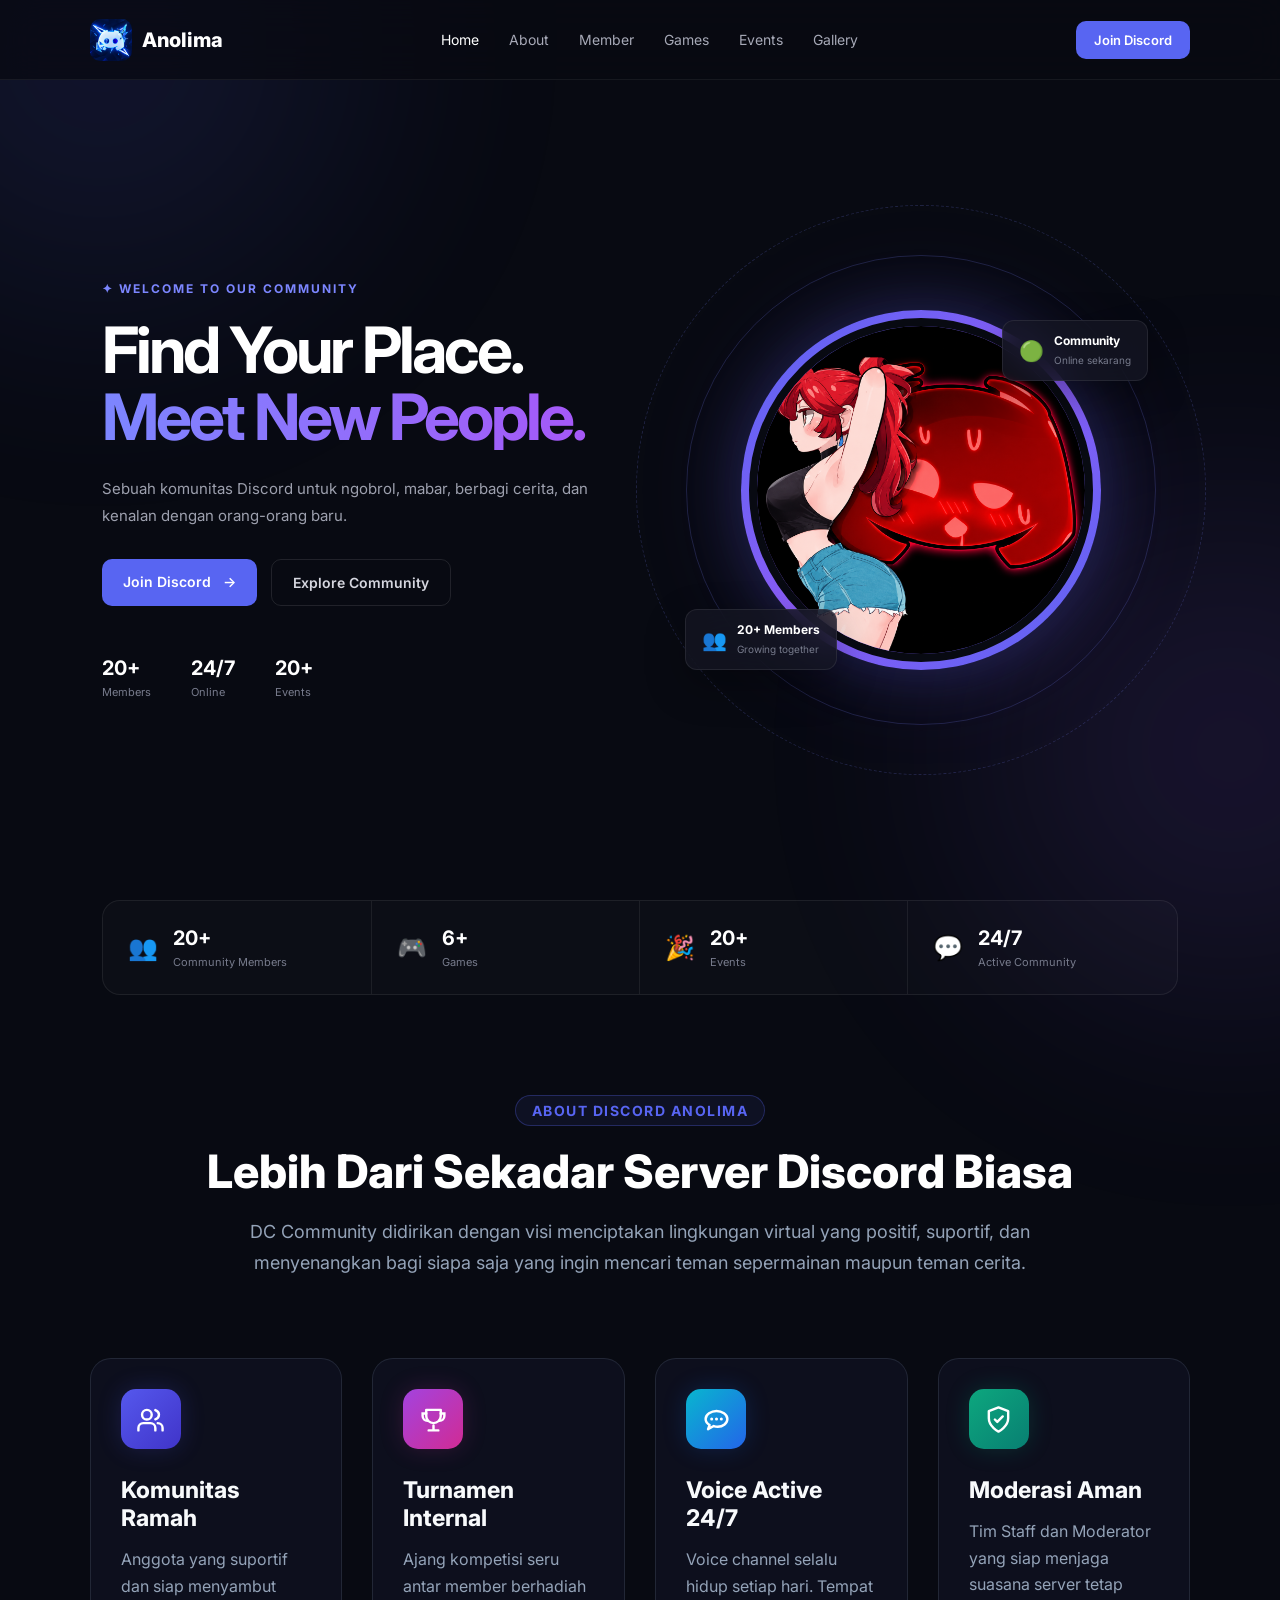
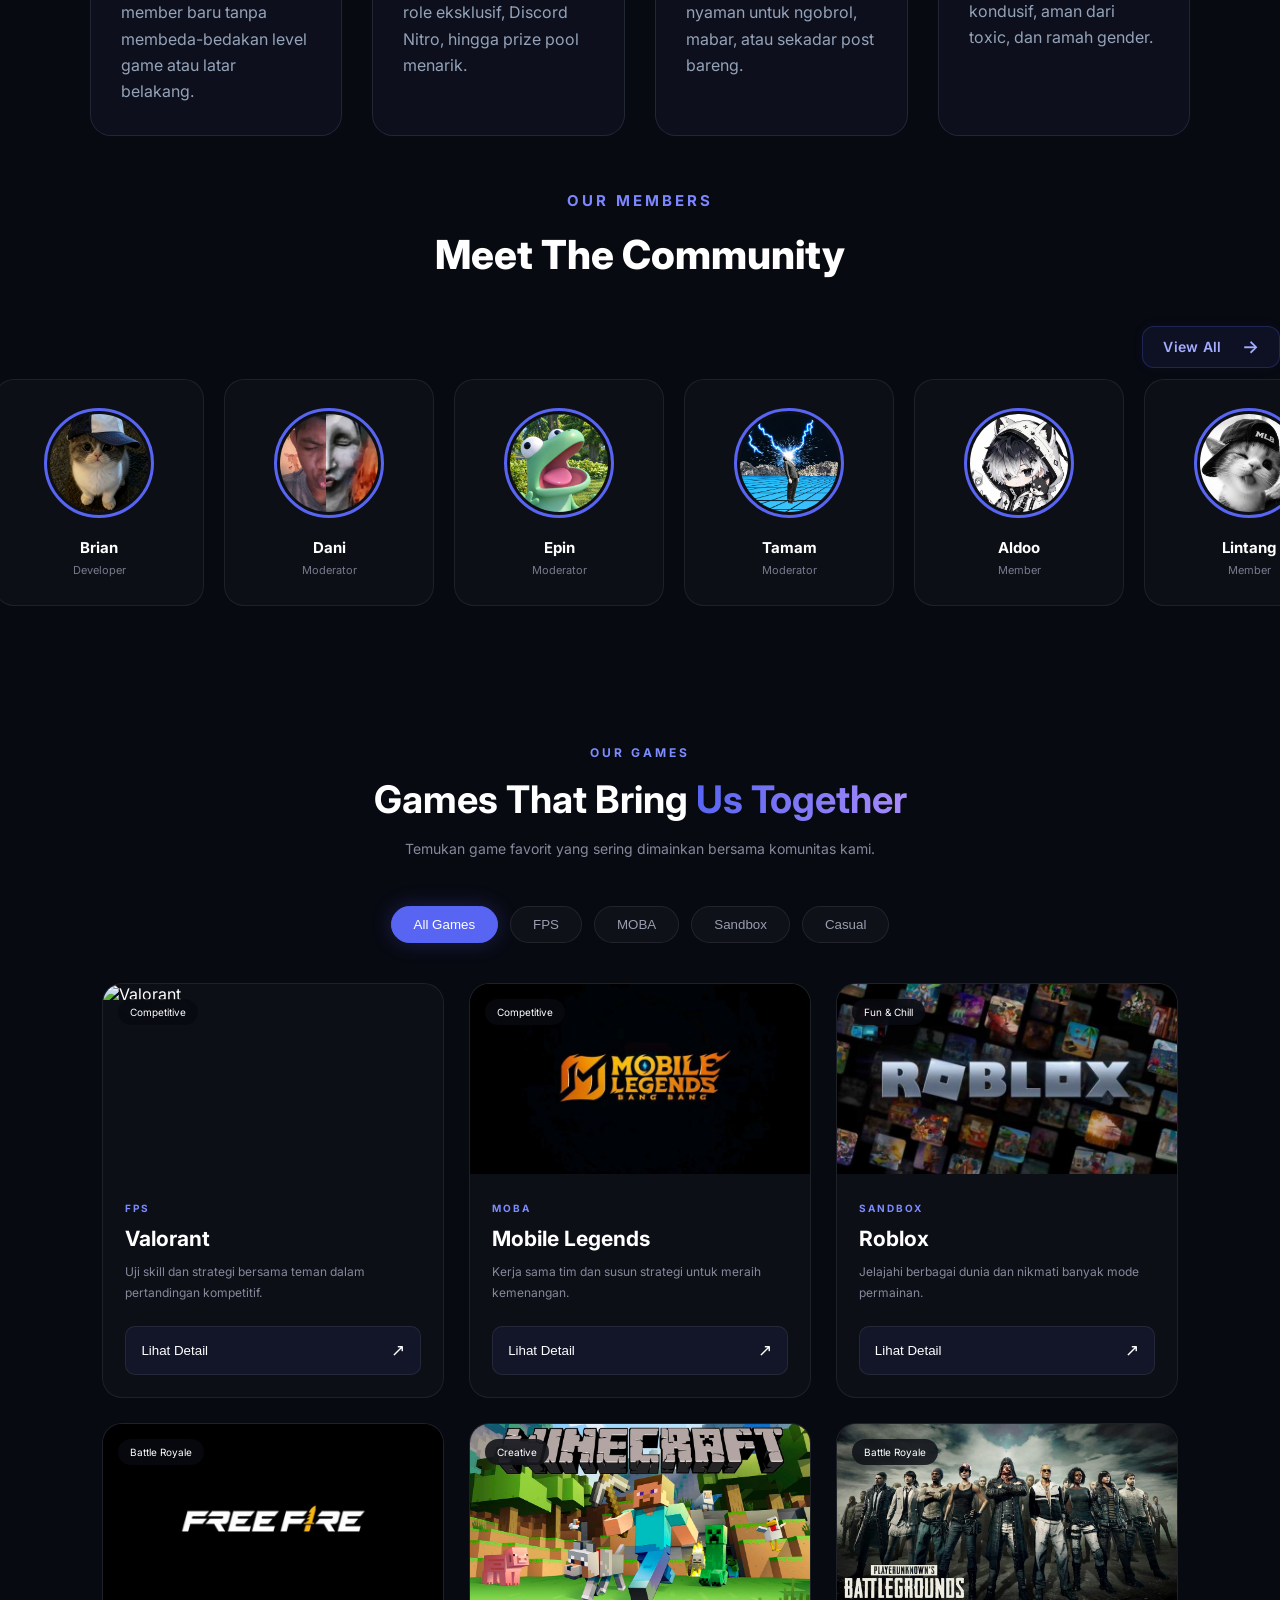
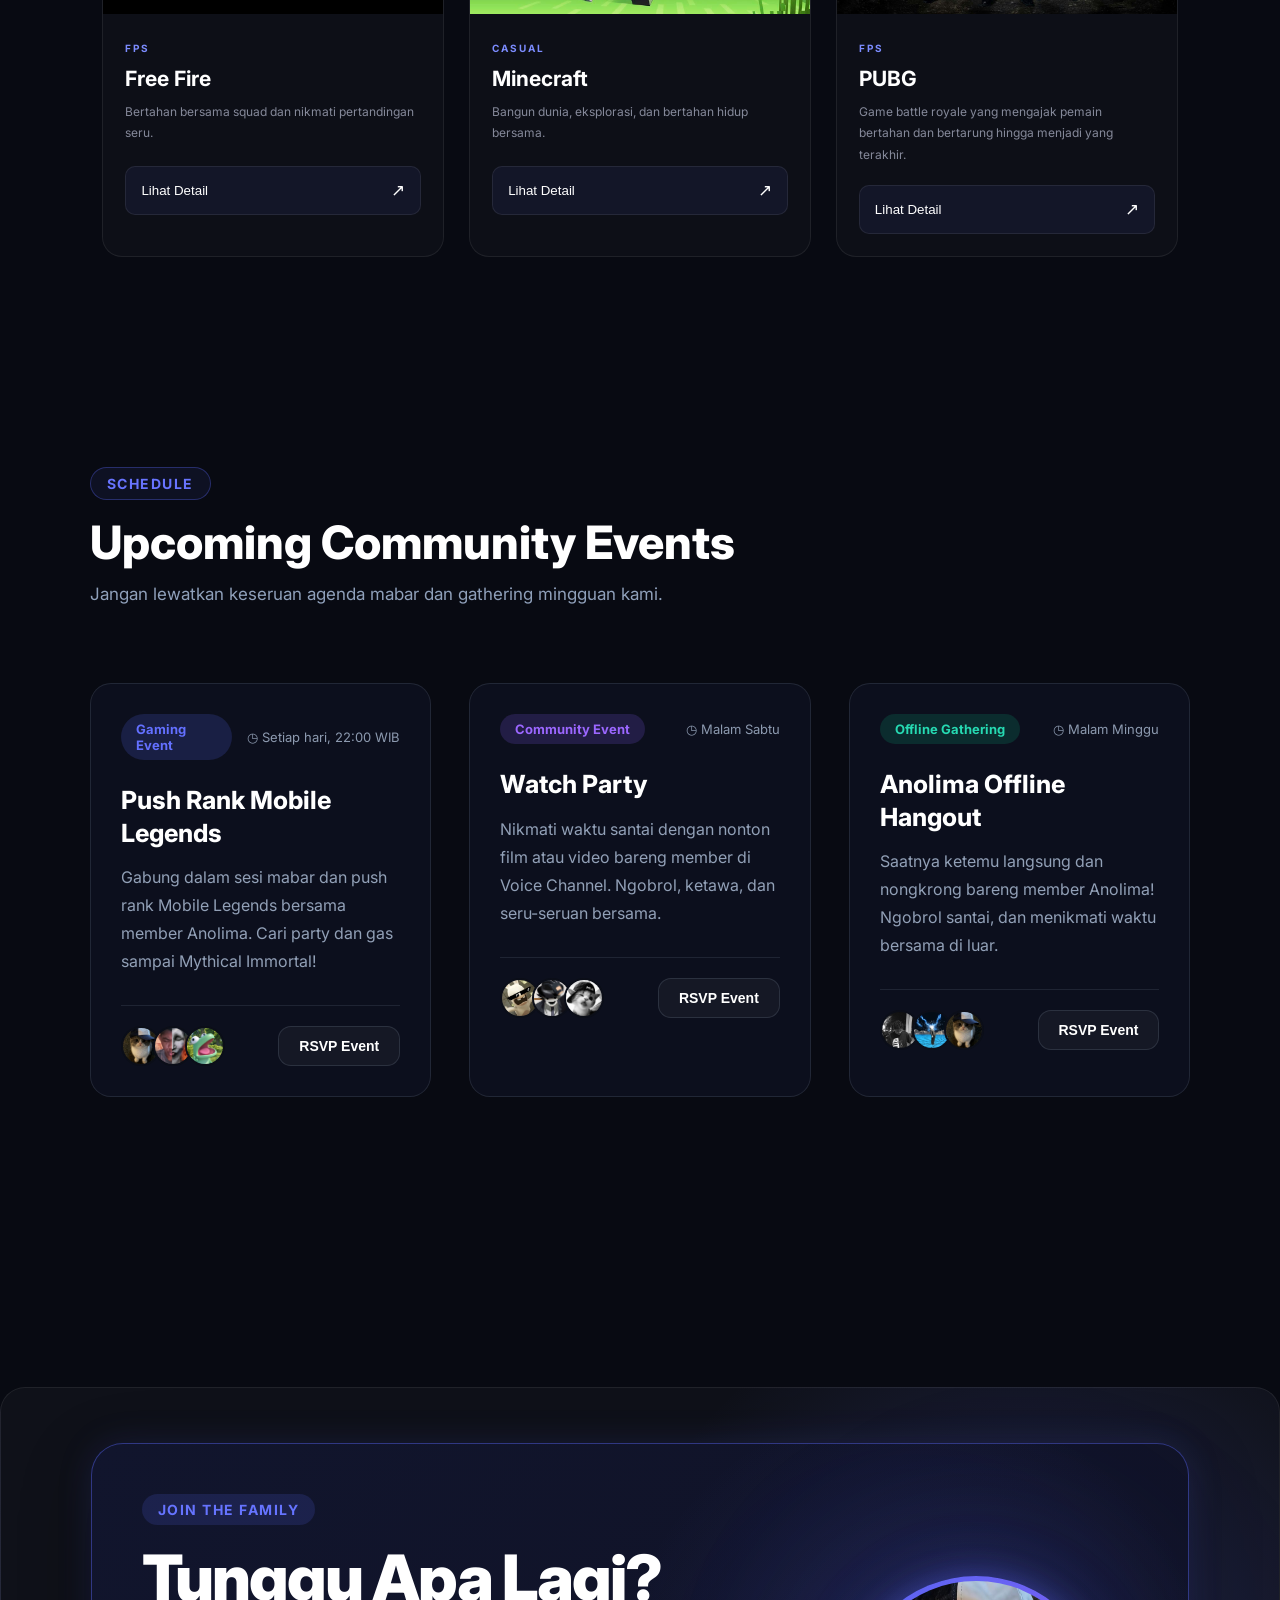
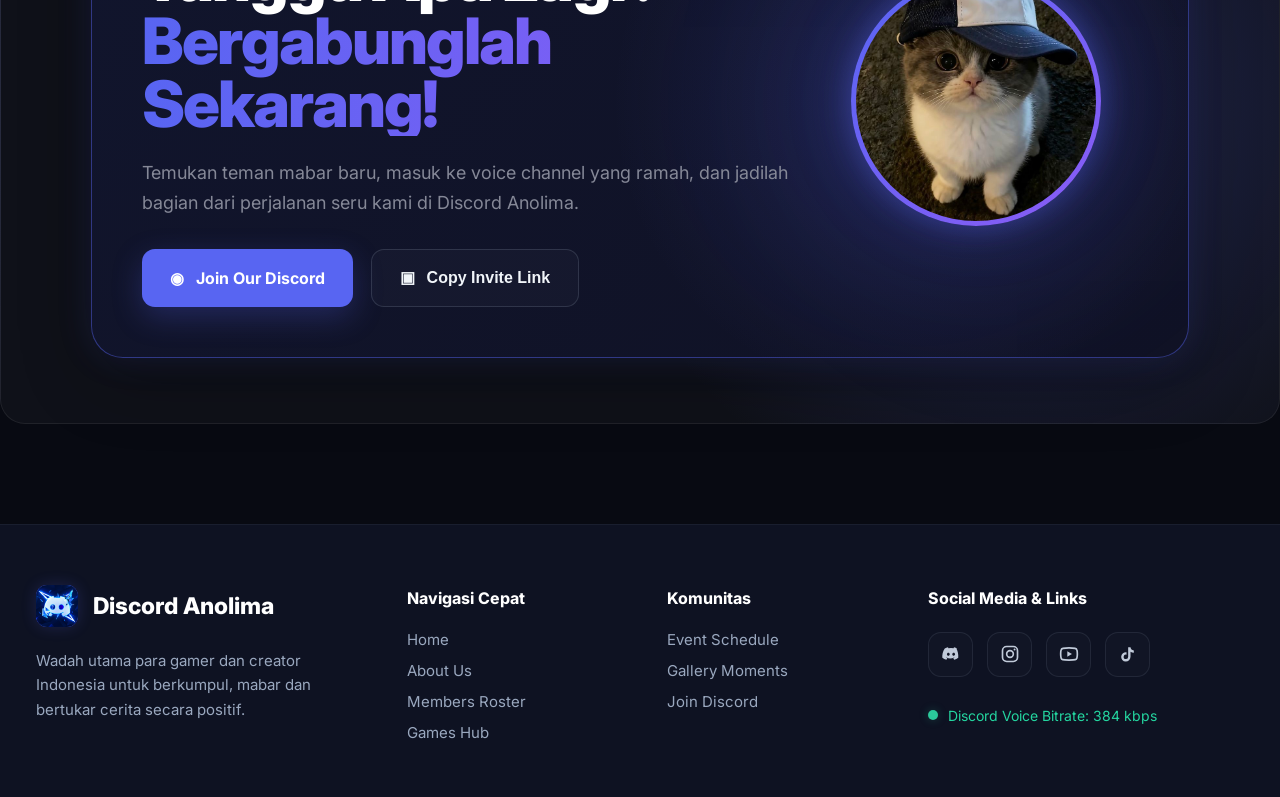
==== index.html @ e3917ae4 "Upload website pertama" ====
<!DOCTYPE html>
<html lang="id">
<head>
    <meta charset="UTF-8">
    <meta name="viewport" content="width=device-width, initial-scale=1.0">

    <title>Discord Community</title>

    <!-- Google Font -->
    <link rel="preconnect" href="https://fonts.googleapis.com">
    <link rel="preconnect" href="https://fonts.gstatic.com" crossorigin>
    <link href="https://fonts.googleapis.com/css2?family=Inter:wght@400;500;600;700;800&display=swap" rel="stylesheet">

    <!-- CSS -->
    <link rel="stylesheet" href="Discord.css">
</head>

<body>

    <!-- Background Glow -->
    <div class="glow glow-1"></div>
    <div class="glow glow-2"></div>

    <!-- ================= NAVBAR ================= -->
    <header class="navbar">

        <a href="index.html" class="logo">
            <img src="foto/profil/logo.png" alt="DC Community">
            <span>Anolima</span>
        </a>

        <nav>
            <a href="#home" >Home</a>
            <a href="#about">About</a>
            <a href="#member">Member</a>
            <a href="#games">Games</a>
            <a href="#events">Events</a>
            <a href="gallery.html">Gallery</a>
        </nav>

        <a href="https://discord.gg/kzjPQTqjB" class="join-btn">
            Join Discord
        </a>

    </header>


    <!-- ================= HERO ================= -->
    <main>

        <section class="hero" id="home">

            <!-- LEFT -->
            <div class="hero-content">

                <p class="small-title">
                    ✦ WELCOME TO OUR COMMUNITY
                </p>

                <h1>
                    Find Your Place.
                    <span>Meet New People.</span>
                </h1>

                <p class="description">
                    Sebuah komunitas Discord untuk ngobrol, mabar,
                    berbagi cerita, dan kenalan dengan orang-orang baru.
                </p>

                <div class="hero-buttons">

                    <a href="https://discord.gg/kzjPQTqjB" class="primary-btn">
                        Join Discord
                        <span>→</span>
                    </a>

                    <a href="All_member.html" class="secondary-btn">
                        Explore Community
                    </a>

                </div>

                <!-- MINI STATS -->
                <div class="mini-stats">

                    <div>
                        <strong>20+</strong>
                        <p>Members</p>
                    </div>

                    <div>
                        <strong>24/7</strong>
                        <p>Online</p>
                    </div>

                    <div>
                        <strong>20+</strong>
                        <p>Events</p>
                    </div>

                </div>

            </div>


            <!-- RIGHT -->
            <div class="hero-image">

                <div class="circle circle-one"></div>
                <div class="circle circle-two"></div>

                <div class="image-box">

                    <img
                        src="foto/profil/oma.png"
                        alt="Community Profile"
                    >

                </div>

                <!-- Floating Badge -->
                <div class="floating-card card-top">
                    <span>🟢</span>
                    <div>
                        <strong>Community</strong>
                        <small>Online sekarang</small>
                    </div>
                </div>

                <div class="floating-card card-bottom">
                    <span>👥</span>
                    <div>
                        <strong>20+ Members</strong>
                        <small>Growing together</small>
                    </div>
                </div>

            </div>

        </section>


        <!-- ================= STATS ================= -->

        <section class="stats">

            <div class="stat-box">
                <span>👥</span>
                <div>
                    <h3>20+</h3>
                    <p>Community Members</p>
                </div>
            </div>

            <div class="stat-box">
                <span>🎮</span>
                <div>
                    <h3>6+</h3>
                    <p>Games</p>
                </div>
            </div>

            <div class="stat-box">
                <span>🎉</span>
                <div>
                    <h3>20+</h3>
                    <p>Events</p>
                </div>
            </div>

            <div class="stat-box">
                <span>💬</span>
                <div>
                    <h3>24/7</h3>
                    <p>Active Community</p>
                </div>
            </div>

        </section>


    <!-- =========================
     ABOUT DC COMMUNITY
    ========================= -->

<section class="dc-about" id="about">

    <!-- ABOUT HEADER -->
    <div class="about-header">

        <span class="about-label">
            ABOUT DISCORD ANOLIMA
        </span>

        <h2>
            Lebih Dari Sekadar Server Discord Biasa
        </h2>

        <p>
            DC Community didirikan dengan visi menciptakan lingkungan
            virtual yang positif, suportif, dan menyenangkan bagi siapa
            saja yang ingin mencari teman sepermainan maupun teman cerita.
        </p>

    </div>


    <!-- ABOUT CARDS -->
    <div class="about-cards">


        <!-- CARD 1 : KOMUNITAS RAMAH -->
        <div class="about-card">

            <div class="about-icon icon-purple">

                <svg viewBox="0 0 24 24" fill="none">

                    <path d="M16 21V19C16 16.8 14.2 15 12 15H6C3.8 15 2 16.8 2 19V21"
                          stroke="currentColor"
                          stroke-width="2"
                          stroke-linecap="round"/>

                    <circle cx="9" cy="8" r="4"
                            stroke="currentColor"
                            stroke-width="2"/>

                    <path d="M22 21V19C22 16.8 20.2 15 18 15"
                          stroke="currentColor"
                          stroke-width="2"
                          stroke-linecap="round"/>

                    <path d="M16 4.2C17.8 4.9 19 6.3 19 8C19 9.7 17.8 11.1 16 11.8"
                          stroke="currentColor"
                          stroke-width="2"
                          stroke-linecap="round"/>

                </svg>

            </div>

            <h3>Komunitas Ramah</h3>

            <p>
                Anggota yang suportif dan siap menyambut member baru
                tanpa membeda-bedakan level game atau latar belakang.
            </p>

        </div>



        <!-- CARD 2 : TURNAMEN INTERNAL -->
        <div class="about-card">

            <div class="about-icon icon-pink">

                <svg viewBox="0 0 24 24" fill="none">

                    <path d="M8 21H16M12 17V21"
                          stroke="currentColor"
                          stroke-width="2"
                          stroke-linecap="round"/>

                    <path d="M6 4H18V9C18 12.3 15.3 15 12 15C8.7 15 6 12.3 6 9V4Z"
                          stroke="currentColor"
                          stroke-width="2"
                          stroke-linejoin="round"/>

                    <path d="M6 7H3V9C3 11.2 4.8 13 7 13"
                          stroke="currentColor"
                          stroke-width="2"
                          stroke-linecap="round"/>

                    <path d="M18 7H21V9C21 11.2 19.2 13 17 13"
                          stroke="currentColor"
                          stroke-width="2"
                          stroke-linecap="round"/>

                </svg>

            </div>

            <h3>Turnamen Internal</h3>

            <p>
                Ajang kompetisi seru antar member berhadiah role
                eksklusif, Discord Nitro, hingga prize pool menarik.
            </p>

        </div>



        <!-- CARD 3 : VOICE ACTIVE -->
        <div class="about-card">

            <div class="about-icon icon-blue">

                <svg viewBox="0 0 24 24" fill="none">

                    <path d="M21 11.5C21 15.1 17.4 18 13 18C11.8 18 10.7 17.8 9.7 17.4L5 20L6.3 16.5C4.3 15.3 3 13.5 3 11.5C3 7.9 7.5 5 12 5C16.5 5 21 7.9 21 11.5Z"
                          stroke="currentColor"
                          stroke-width="2"
                          stroke-linejoin="round"/>

                    <path d="M8 11.5H8.01M12 11.5H12.01M16 11.5H16.01"
                          stroke="currentColor"
                          stroke-width="2.5"
                          stroke-linecap="round"/>

                </svg>

            </div>

            <h3>Voice Active 24/7</h3>

            <p>
                Voice channel selalu hidup setiap hari.
                Tempat nyaman untuk ngobrol, mabar, atau sekadar
                post bareng.
            </p>

        </div>



        <!-- CARD 4 : MODERASI AMAN -->
        <div class="about-card">

            <div class="about-icon icon-green">

                <svg viewBox="0 0 24 24" fill="none">

                    <path d="M12 22S20 18 20 11V5L12 2L4 5V11C4 18 12 22 12 22Z"
                          stroke="currentColor"
                          stroke-width="2"
                          stroke-linejoin="round"/>

                    <path d="M9 12L11 14L15.5 9.5"
                          stroke="currentColor"
                          stroke-width="2"
                          stroke-linecap="round"
                          stroke-linejoin="round"/>

                </svg>

            </div>

            <h3>Moderasi Aman</h3>

            <p>
                Tim Staff dan Moderator yang siap menjaga suasana
                server tetap kondusif, aman dari toxic, dan
                ramah gender.
            </p>

        </div>


    </div>

</section>


<!-- ================= MEMBERS ================= -->

<div class="section-heading" id="member">
    <div class="member-title">
        <p class="section-label">OUR MEMBERS</p>
        <h2>Meet The <span>Community</span></h2>
    </div>

    <a href="All_member.html" class="view-all">
        View All <span></span>
    </a>
</div>


    <!-- MEMBER CAROUSEL -->

    <div class="member-carousel">

        <div class="member-track">

            <!-- ================= MEMBER ASLI ================= -->

            <!-- MEMBER 1 -->
            <a href="member.html?id=alul" class="member-card">
                <img src="foto/profil/admin.jpg" alt="Alul">
                <h3>alul</h3>
                <p>Owner</p>
            </a>

            <!-- MEMBER 2 -->
            <a href="Member.html?id=brian" class="member-card">
                <img src="foto/profil/brian.jpg" alt="Brian">
                <h3>Brian</h3>
                <p>Developer</p>
            </a>

            <!-- MEMBER 3 -->
            <a href="Member.html?id=dani" class="member-card">
                <img src="foto/profil/dani.jpg" alt="Dani">
                <h3>Dani</h3>
                <p>Moderator</p>
            </a>

            <!-- MEMBER 4 -->
            <a href="member.html?id=epin" class="member-card">
                <img src="foto/profil/epin.png" alt="Epin">
                <h3>Epin</h3>
                <p>Moderator</p>
            </a>

            <!-- MEMBER 5 -->
            <a href="member.html?id=tamam" class="member-card">
                <img src="foto/profil/tamam.png" alt="Tamam">
                <h3>Tamam</h3>
                <p>Moderator</p>
            </a>

            <!-- MEMBER 6 -->
            <a href="member.html?id=aldoo" class="member-card">
                <img src="foto/profil/aldo.jpg" alt="Aldoo">
                <h3>Aldoo</h3>
                <p>Member</p>
            </a>

            <!-- MEMBER 7 -->
            <a href="member.html?id=lintang" class="member-card">
                <img src="foto/profil/lintang.jpg" alt="Lintang">
                <h3>Lintang</h3>
                <p>Member</p>
            </a>

            <!-- MEMBER 8 -->
            <a href="member.html?id=seloo" class="member-card">
                <img src="foto/profil/selo.jpg" alt="Seloo">
                <h3>Seloo</h3>
                <p>Member</p>
            </a>

            <!-- MEMBER 9 -->
            <a href="member.html?id=kino" class="member-card">
                <img src="foto/profil/kino.jpg" alt="Kino">
                <h3>Kino</h3>
                <p>Member</p>
            </a>

            <!-- MEMBER 10 -->
            <a href="Member.html?id=yupi" class="member-card">
                <img src="foto/profil/yupi.jpg" alt="Yupi">
                <h3>Yupi</h3>
                <p>Member</p>
            </a>


            <!-- ================= DUPLIKAT MEMBER ================= -->
            <!-- Ini yang bikin carousel muter tanpa jeda -->

            <!-- MEMBER 1 -->
            <a href="member.html?id=alul" class="member-card">
                <img src="foto/profil/admin.jpg" alt="Alul">
                <h3>Alul</h3>
                <p>Owner</p>
            </a>

            <!-- MEMBER 2 -->
            <a href="Member.html?id=brian" class="member-card">
                <img src="foto/profil/brian.jpg" alt="Brian">
                <h3>Brian</h3>
                <p>Developer</p>
            </a>

            <!-- MEMBER 3 -->
            <a href="Member.html?id=dani" class="member-card">
                <img src="foto/profil/dani.jpg" alt="Dani">
                <h3>Dani</h3>
                <p>Moderator</p>
            </a>

            <!-- MEMBER 4 -->
            <a href="member,html?id=epin" class="member-card">
                <img src="foto/profil/epin.png" alt="Epin">
                <h3>Epin</h3>
                <p>Moderator</p>
            </a>

            <!-- MEMBER 5 -->
            <a href="member.html?id=tamam" class="member-card">
                <img src="foto/profil/tamam.png" alt="Tamam">
                <h3>Tamam</h3>
                <p>Moderator</p>
            </a>

            <!-- MEMBER 6 -->
            <a href="member.html?id=aldoo" class="member-card">
                <img src="foto/profil/aldo.jpg" alt="Aldoo">
                <h3>Aldoo</h3>
                <p>Member</p>
            </a>

            <!-- MEMBER 7 -->
            <a href="member.html?id=lintang" class="member-card">
                <img src="foto/profil/lintang.jpg" alt="Lintang">
                <h3>Lintang</h3>
                <p>Member</p>
            </a>

            <!-- MEMBER 8 -->
            <a href="member.html?id=seloo" class="member-card">
                <img src="foto/profil/selo.jpg" alt="Seloo">
                <h3>Seloo</h3>
                <p>Member</p>
            </a>

            <!-- MEMBER 9 -->
            <a href="member.html?id=kino" class="member-card">
                <img src="foto/profil/kino.jpg" alt="Kino">
                <h3>Kino</h3>
                <p>Member</p>
            </a>

            <!-- MEMBER 10 -->
            <a href="member.html?id=yupi" class="member-card">
                <img src="foto/profil/yupi.jpg" alt="Yupi">
                <h3>Yupi</h3>
                <p>Member</p>
            </a>

        </div>

    </div>

</section>

<!-- GAMES SECTION -->
<section class="games-section" id="games">

    <div class="games-container">

        <!-- Heading -->
        <div class="games-heading">
            <span class="section-tag">OUR GAMES</span>

            <h2>
                Games That Bring
                <span>Us Together</span>
            </h2>

            <p>
                Temukan game favorit yang sering dimainkan
                bersama komunitas kami.
            </p>
        </div>

        <!-- Filter -->
        <div class="game-filters">

            <button class="game-filter active" data-filter="all">
                All Games
            </button>

            <button class="game-filter" data-filter="fps">
                FPS
            </button>

            <button class="game-filter" data-filter="moba">
                MOBA
            </button>

            <button class="game-filter" data-filter="sandbox">
                Sandbox
            </button>

            <button class="game-filter" data-filter="casual">
                Casual
            </button>

        </div>

        <!-- Game Cards -->
        <div class="games-grid">

            <!-- VALORANT -->
            <div class="game-card" data-category="fps">

                <div class="game-image">
                    <img src="https://cdn.cloudflare.steamstatic.com/steam/apps/730/header.jpg"
                         alt="Valorant">

                    <span class="game-status">Competitive</span>
                </div>

                <div class="game-info">

                    <span class="game-category">FPS</span>

                    <h3>Valorant</h3>

                    <p>
                        Uji skill dan strategi bersama teman
                        dalam pertandingan kompetitif.
                    </p>

                    <button class="game-detail"
                        data-name="Valorant"
                        data-category="FPS"
                        data-status="Competitive"
                        data-image="https://cdn.cloudflare.steamstatic.com/steam/apps/730/header.jpg"
                        data-description="Game tactical shooter 5v5 yang mengandalkan kerja sama tim, strategi, dan kemampuan individu.">

                        Lihat Detail <span>↗</span>

                    </button>

                </div>

            </div>


            <!-- MOBILE LEGENDS -->
            <div class="game-card" data-category="moba">

                <div class="game-image">
                    <img src="foto/game/ML.jpg" alt="Mobile Legends">

                    <span class="game-status">Competitive</span>
                </div>

                <div class="game-info">

                    <span class="game-category">MOBA</span>

                    <h3>Mobile Legends</h3>

                    <p>
                        Kerja sama tim dan susun strategi
                        untuk meraih kemenangan.
                    </p>

                    <button class="game-detail"
                            data-name="Mobile Legends"
                            data-category="Sandbox"
                            data-status="Fun & Chill"
                            data-image="foto/game/ML.jpg"
                            data-description="Game moba 5v5 yang mengajak pemain menyusun strategi dan bekerjasama menghancurkan base lawan.">

                            Lihat Detail <span>↗</span>

                    </button>

                </div>

            </div>


            <!-- ROBLOX -->
            <div class="game-card" data-category="sandbox">

                <div class="game-image">
                    <img src="foto/game/roblox.jpg"
                         alt="Roblox">

                    <span class="game-status">Fun & Chill</span>
                </div>

                <div class="game-info">

                    <span class="game-category">SANDBOX</span>

                    <h3>Roblox</h3>

                    <p>
                        Jelajahi berbagai dunia dan
                        nikmati banyak mode permainan.
                    </p>

                    <button class="game-detail"
                        data-name="Roblox"
                        data-category="Sandbox"
                        data-status="Fun & Chill"
                        data-image="foto/game/roblox.jpg"
                        data-description="Platform game dengan berbagai pengalaman yang bisa dimainkan bersama teman.">

                        Lihat Detail <span>↗</span>

                    </button>

                </div>

            </div>


            <!-- FREE FIRE -->
            <div class="game-card" data-category="fps">

                <div class="game-image">
                    <img src="foto/game/FF.jpg" alt="Free Fire">

                    <span class="game-status">Battle Royale</span>
                </div>

                <div class="game-info">

                    <span class="game-category">FPS</span>

                    <h3>Free Fire</h3>

                    <p>
                        Bertahan bersama squad dan
                        nikmati pertandingan seru.
                    </p>

                    <button class="game-detail"
                        data-name="Free Fire"
                        data-category="FPS"
                        data-status="Battle Royale"
                        data-image="foto/game/FF.jpg"
                        data-description="Game battle royale yang mengajak pemain bertahan dan bekerja sama dalam squad.">

                        Lihat Detail <span>↗</span>

                    </button>

                </div>

            </div>


            <!-- MINECRAFT -->
            <div class="game-card" data-category="casual">

                <div class="game-image">
                    <img src="foto/game/kotak.jpg"
                         alt="Minecraft">

                    <span class="game-status">Creative</span>
                </div>

                <div class="game-info">

                    <span class="game-category">CASUAL</span>

                    <h3>Minecraft</h3>

                    <p>
                        Bangun dunia, eksplorasi,
                        dan bertahan hidup bersama.
                    </p>

                    <button class="game-detail"
                        data-name="Minecraft"
                        data-category="Casual"
                        data-status="Creative"
                        data-image="foto/game/kotak.jpg"
                        data-description="Game sandbox yang memberi kebebasan untuk membangun, menjelajah, dan bermain bersama.">

                        Lihat Detail <span>↗</span>

                    </button>

                </div>

            </div>


            <!-- PUBG  -->
            <div class="game-card" data-category="fps">

                <div class="game-image">
                    <img src="foto/game/PUG.jpg"
                         alt="PUBG MOBILE">

                    <span class="game-status">Battle Royale</span>
                </div>

                <div class="game-info">

                    <span class="game-category">FPS</span>

                    <h3>PUBG</h3>

                    <p>
                        Game battle royale yang mengajak pemain bertahan dan bertarung hingga menjadi yang terakhir.
                    </p>

                    <button class="game-detail"
                        data-name="PUBG"
                        data-category="Casual"
                        data-status="Relaxing"
                        data-image="foto/game/PUG.jpg"
                        data-description="Game Battle Royale 100 pemain yang mengajak pemain bertahan hidup, mencari perlengkapan, dan menjadi satu-satunya tim yang tersisa di medan perang.">

                        Lihat Detail <span>↗</span>

                    </button>

                </div>

            </div>

        </div>

    </div>

</section>


<!-- ================= GAME DETAIL POPUP ================= -->

<div class="game-modal" id="gameModal">

    <div class="game-modal-content">

        <!-- Tombol Close -->
        <button class="modal-close" id="modalClose">&times;</button>

        <!-- Gambar Game -->
        <div class="modal-image">
            <img id="modalImage" src="" alt="Game">
        </div>

        <!-- Informasi Game -->
        <div class="modal-info">

            <div class="modal-top">
                <span class="modal-label">GAME DETAIL</span>
                <span id="modalCategory" class="modal-category">FPS</span>
            </div>

            <h2 id="modalName">Valorant</h2>

            <p id="modalDescription">
                Informasi mengenai game akan ditampilkan di sini.
            </p>

            <div class="modal-divider"></div>

            <div class="modal-bottom">
                <div class="status-info">
                    <small>COMMUNITY STATUS</small>
                    <span id="modalStatus" class="modal-status">
                        Active
                    </span>
                </div>

                <div class="modal-icon">🎮</div>
            </div>

        </div>

    </div>

</div>

        <!-- ================= EVENTS ================= -->
<section class="events-section" id="events">

    <div class="events-header">
        <div>
            <span class="events-label">SCHEDULE</span>

            <h2>Upcoming Community Events</h2>

            <p>
                Jangan lewatkan keseruan agenda mabar dan gathering mingguan kami.
            </p>
        </div>
    </div>


    <div class="events-grid">

        <!-- EVENT 1 -->
        <div class="event-card">

            <div class="event-top">
                <span class="event-category tournament">
                    Gaming Event
                </span>

                <span class="event-time">
                    ◷ Setiap hari, 22:00 WIB
                </span>
            </div>

            <h3>Push Rank Mobile Legends</h3>

            <p class="event-description">
                Gabung dalam sesi mabar dan push rank Mobile Legends bersama member Anolima.
                 Cari party dan gas sampai Mythical Immortal!
            </p>

            <div class="event-bottom">

                <div class="event-members">
                    <img src="foto/profil/brian.jpg" alt="Member">
                    <img src="foto/profil/dani.jpg" alt="Member">
                    <img src="foto/profil/epin.png" alt="Member">
                </div>

                <button class="event-rsvp" onclick="openEvent('valorant')">
                    RSVP Event
                </button>

            </div>

        </div>


        <!-- EVENT 2 -->
        <div class="event-card">

            <div class="event-top">
                <span class="event-category hangout">
                    Community Event
                </span>

                <span class="event-time">
                    ◷ Malam Sabtu
            </div>

            <h3>Watch Party</h3>

            <p class="event-description">
               Nikmati waktu santai dengan nonton film atau video bareng member di Voice Channel.
                Ngobrol, ketawa, dan seru-seruan bersama.
            </p>

            <div class="event-bottom">

                <div class="event-members">
                    <img src="foto/profil/alul.jpg" alt="Member">
                    <img src="foto/profil/selo.jpg" alt="Member">
                    <img src="foto/profil/lintang.jpg" alt="Member">
                </div>

                <button class="event-rsvp" onclick="openEvent('podcast')">
                    RSVP Event
                </button>

            </div>

        </div>


        <!-- EVENT 3 -->
        <div class="event-card">

            <div class="event-top">
                <span class="event-category gathering">
                    Offline Gathering
                </span>

                <span class="event-time">
                    ◷ Malam Minggu
                </span>
            </div>

            <h3>Anolima Offline Hangout</h3>

            <p class="event-description">
                Saatnya ketemu langsung dan nongkrong bareng member Anolima!
                 Ngobrol santai, dan menikmati waktu bersama di luar.
            </p>

            <div class="event-bottom">

                <div class="event-members">
                    <img src="foto/profil/admin.jpg" alt="Member">
                    <img src="foto/profil/tamam.png" alt="Member">
                    <img src="foto/profil/brian.jpg" alt="Member">
                </div>

                <button class="event-rsvp" onclick="openEvent('gathering')">
                    RSVP Event
                </button>

            </div>

        </div>

    </div>

</section>

        <!-- ================= JOIN DISCORD ================= -->

<section class="join-section" id="join">

    <div class="join-card">

        <!-- LEFT CONTENT -->
        <div class="join-content">

            <span class="join-label">
                JOIN THE FAMILY
            </span>

            <h2>
                Tunggu Apa Lagi?
                <span>Bergabunglah<br>Sekarang!</span>
            </h2>

            <p>
                Temukan teman mabar baru, masuk ke voice channel
                yang ramah, dan jadilah bagian dari perjalanan seru
                kami di Discord Anolima.
            </p>

            <div class="join-buttons">

                <a
                    href="https://discord.gg/kzjPQTqjB"
                    target="_blank"
                    class="join-discord-btn"
                >
                    <span class="discord-icon">◉</span>
                    Join Our Discord
                </a>

                <button
                    class="copy-invite-btn"
                    onclick="copyInvite()"
                >
                    <span>▣</span>
                    Copy Invite Link
                </button>

            </div>

        </div>


        <!-- RIGHT LOGO -->
        <div class="join-visual">

            <div class="join-logo-glow"></div>

            <div class="join-logo">

                <img
                    src="foto/profil/brian.jpg"
                    alt="DC Community"
                >

            </div>

        </div>

    </div>

</section>

    <!-- ================= FOOTER ================= -->

<footer class="dc-footer">

    <!-- BAGIAN ATAS FOOTER -->
    <div class="footer-container">

        <!-- BRAND -->
        <div class="footer-brand">

            <a href="#home" class="footer-logo">
                <span class="footer-logo-icon">
                    <img src="foto/profil/logo.png" alt="Discord Anolima">
                </span>

                <span>Discord Anolima</span>
                </a>
            <p>
                Wadah utama para gamer dan creator Indonesia
                untuk berkumpul, mabar dan bertukar cerita
                secara positif.
            </p>

        </div>


        <!-- NAVIGASI -->
        <div class="footer-column">

            <h3>Navigasi Cepat</h3>

            <a href="#home">Home</a>
            <a href="#about">About Us</a>
            <a href="#member">Members Roster</a>
            <a href="#games">Games Hub</a>

        </div>


        <!-- KOMUNITAS -->
        <div class="footer-column">

            <h3>Komunitas</h3>

            <a href="#events">Event Schedule</a>
            <a href="#gallery">Gallery Moments</a>
            <a href="#join">Join Discord</a>

        </div>


        <!-- SOCIAL -->
<div class="footer-column footer-social-column">

            <h3>Social Media & Links</h3>

            <div class="footer-socials">

    <!-- DISCORD -->
    <a href="https://discord.gg/ISI-LINK-DISCORD"
       target="_blank"
       aria-label="Discord">

        <svg viewBox="0 0 24 24">
            <path
                fill="currentColor"
                d="M19.5 5.3A16.2 16.2 0 0 0 15.6 4l-.5 1.1a14.5 14.5 0 0 0-6.2 0L8.4 4a16.2 16.2 0 0 0-3.9 1.3C2 9.1 1.3 12.8 1.6 16.5a16.2 16.2 0 0 0 4.8 2.4l1.2-1.6a10.3 10.3 0 0 1-1.5-.7l.4-.3c3 1.4 6.3 1.4 9.3 0l.4.3c-.5.3-1 .5-1.5.7l1.2 1.6a16.2 16.2 0 0 0 4.8-2.4c.4-4.3-.7-8-2.2-11.2ZM8.8 14.1c-.9 0-1.7-.8-1.7-1.8s.8-1.8 1.7-1.8 1.7.8 1.7 1.8-.8 1.8-1.7 1.8Zm6.4 0c-.9 0-1.7-.8-1.7-1.8s.8-1.8 1.7-1.8 1.7.8 1.7 1.8-.8 1.7-1.7 1.8Z"
            />
        </svg>

    </a>


    <!-- INSTAGRAM -->
    <a href="https://instagram.com/"
       target="_blank"
       aria-label="Instagram">

        <svg viewBox="0 0 24 24">

            <rect
                x="3"
                y="3"
                width="18"
                height="18"
                rx="5"
                fill="none"
                stroke="currentColor"
                stroke-width="2"
            />

            <circle
                cx="12"
                cy="12"
                r="4"
                fill="none"
                stroke="currentColor"
                stroke-width="2"
            />

            <circle
                cx="17.5"
                cy="6.5"
                r="1.2"
                fill="currentColor"
            />

        </svg>

    </a>


    <!-- YOUTUBE -->
    <a href="https://youtube.com/"
       target="_blank"
       aria-label="YouTube">

        <svg viewBox="0 0 24 24">

            <path
                d="M21.5 7.2a2.8 2.8 0 0 0-2-2C17.8 4.7 12 4.7 12 4.7s-5.8 0-7.5.5a2.8 2.8 0 0 0-2 2C2 8.9 2 12 2 12s0 3.1.5 4.8a2.8 2.8 0 0 0 2 2c1.7.5 7.5.5 7.5.5s5.8 0 7.5-.5a2.8 2.8 0 0 0 2-2c.5-1.7.5-4.8.5-4.8s0-3.1-.5-4.8Z"
                fill="none"
                stroke="currentColor"
                stroke-width="2"
                stroke-linejoin="round"
            />

            <path
                d="M10 8.8L15.5 12L10 15.2V8.8Z"
                fill="currentColor"
            />

        </svg>

    </a>


    <!-- TIKTOK -->
    <a href="https://tiktok.com/"
       target="_blank"
       aria-label="TikTok">

        <svg viewBox="0 0 24 24">

            <path
                fill="currentColor"
                d="M15 4c.4 2.2 1.6 3.5 4 3.7v2.8c-1.5 0-2.8-.4-4-1.2v6.1a5.6 5.6 0 1 1-4.8-5.5v2.9a2.7 2.7 0 1 0 2 2.6V4H15Z"
            />

        </svg>

    </a>

</div>


    <div class="discord-status">
        <span class="status-dot"></span>
        <span>Discord Voice Bitrate: 384 kbps</span>
    </div>

</footer>

    <!-- JavaScript -->
    <script src="Discord.js"></script>

</body>
</html>
---- Discord.css ----
/* ================= GLOBAL ================= */

* {
    margin: 0;
    padding: 0;
    box-sizing: border-box;
}

html {
    scroll-behavior: smooth;
}

body {
    font-family: "Inter", sans-serif;
    background: #080a12;
    color: white;
    overflow-x: hidden;
}


/* ================= BACKGROUND ================= */

.glow {
    position: fixed;
    width: 500px;
    height: 500px;
    border-radius: 50%;
    filter: blur(130px);
    opacity: .12;
    pointer-events: none;
    z-index: -1;
}

.glow-1 {
    background: #5865f2;
    top: -200px;
    left: -150px;
}

.glow-2 {
    background: #8b5cf6;
    right: -200px;
    top: 500px;
}


/* ================= NAVBAR ================= */

.navbar {
    width: 100%;
    height: 80px;
    display: flex;
    align-items: center;
    justify-content: space-between;
    padding: 0 7%;
    border-bottom: 1px solid rgba(255,255,255,.06);
    background: rgba(8,10,18,.75);
    backdrop-filter: blur(20px);
    position: sticky;
    top: 0;
    z-index: 100;
}

.logo {
    display: flex;
    align-items: center;
    gap: 10px;
    color: #ffffff;
    text-decoration: none;
    font-size: 20px;
    font-weight: 800;
}

.logo img {
    width: 42px;
    height: 42px;
    object-fit: contain;
    border-radius: 10px;
}

nav {
    display: flex;
    gap: 30px;
}

nav a {
    color: #a7a9b7;
    text-decoration: none;
    font-size: 14px;
    transition: .3s;
}

nav a:hover,
nav a.active {
    color: white;
}

.nav-links a {
    color: #8f98ad;
    text-decoration: none;
    transition: 0.3s ease;
}

.nav-links a:hover {
    color: #ffffff;
}

.nav-links a.active {
    color: #ffffff;
}

.join-btn {
    color: white;
    text-decoration: none;
    background: #5865f2;
    padding: 11px 18px;
    border-radius: 10px;
    font-size: 13px;
    font-weight: 600;
    transition: .3s;
}

.join-btn:hover {
    transform: translateY(-2px);
    box-shadow: 0 10px 30px rgba(88,101,242,.3);
}

#home,
#about,
#members,
#games {
    scroll-margin-top: 100px;
}

/* ================= NAVBAR HP ================= */

@media (max-width: 768px) {

    .navbar {
        width: 100%;
        height: 65px;
        padding: 0 5%;
        display: flex;
        align-items: center;
        gap: 15px;
    }

    .logo {
        display: flex;
        align-items: center;
        gap: 7px;
        flex-shrink: 0;
        font-size: 16px;
    }

    .logo img {
        width: 34px;
        height: 34px;
    }

    nav {
        display: flex !important;
        align-items: center;
        gap: 16px;

        flex: 1;
        min-width: 0;

        overflow-x: auto;
        overflow-y: hidden;
        white-space: nowrap;

        scrollbar-width: none;
    }

    nav::-webkit-scrollbar {
        display: none;
    }

    nav a {
        display: block !important;
        flex-shrink: 0;
        white-space: nowrap;
        font-size: 12px;
    }

    .join-btn {
        display: none;
    }
}

/* ================= HERO ================= */

.hero {
    min-height: calc(100vh - 80px);
    display: grid;
    grid-template-columns: 1fr 1fr;
    align-items: center;
    gap: 50px;
    padding: 80px 8%;
}

.hero-content {
    animation: fadeLeft 1s ease;
}

.small-title,
.section-label {
    color: #7c86ff;
    font-size: 12px;
    font-weight: 700;
    letter-spacing: 2px;
    margin-bottom: 20px;
}

.hero h1 {
    font-size: clamp(45px, 5vw, 75px);
    line-height: 1.05;
    letter-spacing: -3px;
    max-width: 700px;
}

.hero h1 span,
.about-preview h2 span,
.members-preview h2 span,
.join-section h2 span {
    display: block;
    background: linear-gradient(90deg, #7c86ff, #a855f7);
    -webkit-background-clip: text;
    background-clip: text;
    color: transparent;
}

.description {
    color: #9da0ae;
    line-height: 1.8;
    max-width: 550px;
    margin: 25px 0;
    font-size: 15px;
}

.hero-buttons {
    display: flex;
    gap: 14px;
    margin-top: 30px;
}

.primary-btn,
.secondary-btn {
    text-decoration: none;
    padding: 14px 21px;
    border-radius: 10px;
    font-size: 14px;
    font-weight: 600;
    transition: .3s;
}

.primary-btn {
    background: #5865f2;
    color: white;
}

.primary-btn:hover {
    transform: translateY(-3px);
    box-shadow: 0 12px 30px rgba(88,101,242,.3);
}

.primary-btn span {
    margin-left: 8px;
}

.secondary-btn {
    border: 1px solid rgba(255,255,255,.1);
    color: #d5d6df;
}

.secondary-btn:hover {
    background: rgba(255,255,255,.05);
}


/* ================= MINI STATS ================= */

.mini-stats {
    display: flex;
    gap: 40px;
    margin-top: 50px;
}

.mini-stats strong {
    font-size: 20px;
}

.mini-stats p {
    color: #777b8c;
    font-size: 11px;
    margin-top: 5px;
}


/* ================= HERO IMAGE ================= */

.hero-image {
    min-height: 500px;
    display: flex;
    align-items: center;
    justify-content: center;
    position: relative;
    animation: fadeRight 1s ease;
}

.image-box {
    width: 360px;
    height: 360px;
    border-radius: 50%;
    padding: 8px;

    background: linear-gradient(
        135deg,
        #5865f2,
        #8b5cf6,
        #5865f2
    );

    box-shadow:
        0 0 60px rgba(88,101,242,.25),
        0 0 120px rgba(139,92,246,.12);

    animation: floating 4s ease-in-out infinite;
    position: relative;
    z-index: 2;
}

.image-box img {
    width: 100%;
    height: 100%;
    object-fit: cover;
    border-radius: 50%;
    display: block;
    border: 8px solid #080a12;
}


/* ================= CIRCLES ================= */

.circle {
    position: absolute;
    border: 1px solid rgba(124,134,255,.2);
    border-radius: 50%;
    animation: rotate 15s linear infinite;
}

.circle-one {
    width: 470px;
    height: 470px;
}

.circle-two {
    width: 570px;
    height: 570px;
    border-style: dashed;
    animation-direction: reverse;
    animation-duration: 25s;
}


/* ================= FLOATING CARD ================= */

.floating-card {
    position: absolute;
    display: flex;
    align-items: center;
    gap: 10px;
    padding: 12px 16px;

    background: rgba(20,22,34,.8);
    backdrop-filter: blur(15px);
    border: 1px solid rgba(255,255,255,.08);
    border-radius: 12px;

    box-shadow: 0 15px 40px rgba(0,0,0,.3);
    z-index: 4;
    animation: floating 3s ease-in-out infinite;
}

.floating-card span {
    font-size: 20px;
}

.floating-card strong {
    display: block;
    font-size: 12px;
}

.floating-card small {
    color: #777b8c;
    font-size: 10px;
}

.card-top {
    top: 80px;
    right: 30px;
}

.card-bottom {
    bottom: 70px;
    left: 20px;
    animation-delay: 1s;
}


/* ================= STATS ================= */

.stats {
    width: 84%;
    margin: auto;
    display: grid;
    grid-template-columns: repeat(4, 1fr);

    border: 1px solid rgba(255,255,255,.07);
    border-radius: 18px;
    background: rgba(255,255,255,.02);
}

.stat-box {
    display: flex;
    align-items: center;
    gap: 15px;
    padding: 25px;
    border-right: 1px solid rgba(255,255,255,.07);
}

.stat-box:last-child {
    border-right: none;
}

.stat-box > span {
    font-size: 24px;
}

.stat-box h3 {
    font-size: 20px;
}

.stat-box p {
    color: #777b8c;
    font-size: 11px;
    margin-top: 5px;
}


/* =========================
   ABOUT DC COMMUNITY
========================= */

.dc-about {
    width: 100%;
    padding: 100px 7% 90px;
    background: transparent;
}


/* HEADER */

.about-header {
    max-width: 1000px;
    margin: 0 auto 80px;
    text-align: center;
}

.about-label {
    display: inline-block;

    padding: 6px 16px;

    border: 1px solid rgba(88, 101, 242, 0.3);
    border-radius: 30px;

    background: rgba(88, 101, 242, 0.08);

    color: #5865f2;

    font-size: 14px;
    font-weight: 700;
    letter-spacing: 1.5px;

    margin-bottom: 18px;
}


.about-header h2 {
    font-size: clamp(28px, 4vw, 46px);
    font-weight: 800;

    color: #ffffff;

    line-height: 1.2;

    margin-bottom: 18px;
}


.about-header p {
    max-width: 900px;
    margin: auto;

    color: #94a3b8;

    font-size: 18px;
    line-height: 1.7;
}


/* ABOUT CARDS */

.about-cards {
    display: grid;

    grid-template-columns: repeat(4, minmax(0, 1fr));

    gap: 30px;
}


/* CARD */

.about-card {
    min-width: 0;

    padding: 30px;

    background: rgba(15, 18, 34, 0.75);

    border: 1px solid rgba(148, 163, 184, 0.16);

    border-radius: 21px;

    transition: 
        transform 0.35s ease,
        border-color 0.35s ease,
        box-shadow 0.35s ease,
        background 0.35s ease;
}


/* CARD HOVER */

.about-card:hover {
    transform: translateY(-8px);

    border-color: rgba(88, 101, 242, 0.5);

    background: rgba(20, 24, 45, 0.95);

    box-shadow:
        0 15px 40px rgba(0, 0, 0, 0.2),
        0 0 25px rgba(88, 101, 242, 0.08);
}


/* ICON */

.about-icon {
    width: 60px;
    height: 60px;

    display: flex;
    align-items: center;
    justify-content: center;

    border-radius: 15px;

    margin-bottom: 27px;

    transition: transform 0.35s ease;
}


/* ABOUT ICON SVG */

.about-icon {
    width: 60px;
    height: 60px;

    display: flex;
    align-items: center;
    justify-content: center;

    border-radius: 15px;

    margin-bottom: 27px;

    color: #ffffff;

    transition: transform 0.35s ease,
                box-shadow 0.35s ease;
}

.about-icon svg {
    width: 29px;
    height: 29px;

    display: block;
}

/* ICON HOVER */

.about-card:hover .about-icon {
    transform: translateY(-3px) scale(1.08);
}

.about-card:hover .about-icon {
    transform: scale(1.08);
}


/* ICON COLORS */

.icon-purple {
    background: linear-gradient(135deg, #5558ed, #4034c9);

    box-shadow: 0 0 25px rgba(88, 80, 242, 0.2);
}


.icon-pink {
    background: linear-gradient(135deg, #a343df, #d12b94);

    box-shadow: 0 0 25px rgba(209, 43, 148, 0.2);
}


.icon-blue {
    background: linear-gradient(135deg, #08b6cf, #2365e9);

    box-shadow: 0 0 25px rgba(35, 101, 233, 0.2);
}


.icon-green {
    background: linear-gradient(135deg, #0da77e, #087f72);

    box-shadow: 0 0 25px rgba(13, 167, 126, 0.2);
}


/* CARD TEXT */

.about-card h3 {
    color: #f8fafc;

    font-size: 23px;
    font-weight: 750;

    margin-bottom: 14px;
}


.about-card p {
    color: #94a3b8;

    font-size: 16px;
    line-height: 1.65;
}


/* =========================
   RESPONSIVE TABLET
========================= */

@media (max-width: 1100px) {

    .about-cards {
        grid-template-columns: repeat(2, minmax(0, 1fr));
        gap: 22px;
    }

}


/* =========================
   RESPONSIVE MOBILE
========================= */

@media (max-width: 600px) {

    .dc-about {
        padding: 70px 6%;
    }

    .about-header {
        margin-bottom: 45px;
    }

    .about-header h2 {
        font-size: 29px;
    }

    .about-header p {
        font-size: 15px;
    }

    .about-cards {
        grid-template-columns: 1fr;
        gap: 18px;
    }

    .about-card {
        padding: 25px;
    }

    .about-card h3 {
        font-size: 21px;
    }

    .about-card p {
        font-size: 15px;
    }

}

/* Heading Our Members */
.section-heading {
    position: relative;
    width: 100%;
    display: flex;
    flex-direction: column;
    align-items: center;
    text-align: center;
    margin-bottom: 55px;
}

/* Tulisan OUR MEMBERS */
.section-heading .section-label {
    font-size: 15px;
    letter-spacing: 3px;
    transform: translateY(-35px);
}

/* Judul Meet The Community */
.section-heading h2 {
    font-size: 40px;
    font-weight: 800;
    text-align: center;
    transform: translateY(-35px);
}

/* =========================
   VIEW ALL BUTTON
========================= */

.section-heading .view-all {
    position: absolute;
    right: 0;
    top: 100px;
    transform: none;
    z-index: 99;

    display: inline-flex;
    align-items: center;
    justify-content: center;
    gap: 10px;

    padding: 11px 20px;

    color: #a5adff;
    font-size: 14px;
    font-weight: 600;
    letter-spacing: 0.3px;

    text-decoration: none;

    background: rgba(88, 101, 242, 0.08);
    border: 1px solid rgba(88, 101, 242, 0.25);
    border-radius: 12px;

    box-shadow: 0 0 15px rgba(88, 101, 242, 0.04);

    transition:
        color 0.3s ease,
        background 0.3s ease,
        border-color 0.3s ease,
        box-shadow 0.3s ease,
        transform 0.3s ease;
}


/* ARROW ICON */

.section-heading .view-all::after {
    content: "→";

    font-size: 18px;
    line-height: 1;

    transition: transform 0.3s ease;
}


/* HOVER EFFECT */

.section-heading .view-all:hover {
    color: #ffffff;

    background: linear-gradient(
        135deg,
        rgba(88, 101, 242, 0.25),
        rgba(139, 92, 246, 0.18)
    );

    border-color: rgba(139, 146, 255, 0.65);

    box-shadow:
        0 0 20px rgba(88, 101, 242, 0.18),
        inset 0 0 12px rgba(88, 101, 242, 0.05);

    transform: translateY(-3px);
}


/* ARROW ANIMATION */

.section-heading .view-all:hover::after {
    transform: translateX(5px);
}


/* CLICK EFFECT */

.section-heading .view-all:active {
    transform: translateY(0) scale(0.97);
}

/* Tampilan HP */
@media (max-width: 600px) {
    .section-heading .view-all {
        position: relative;
        right: auto;
        top: auto;
        margin-top: -5px;
    }
}


/* MEMBER CONTAINER */

.member-carousel {
    width: 100%;
    overflow-x: auto;
    overflow-y: hidden;
    cursor: grab;
    scrollbar-width: none;
    padding: 10px 0 25px;
}

.member-carousel::-webkit-scrollbar {
    display: none;
}


/* MEMBER TRACK */

.member-track {
    display: flex;
    gap: 20px;
    width: max-content;
}


/* MEMBER CARD */

.member-card {
    width: 210px;
    min-width: 210px;
    text-decoration: none;
    color: white;
    text-align: center;
    padding: 28px 20px;

    border: 1px solid rgba(255,255,255,.07);
    border-radius: 20px;
    background: rgba(255,255,255,.025);

    transition:
        transform .35s ease,
        border-color .35s ease,
        background .35s ease;

    user-select: none;
}


/* MEMBER FOTO */

.member-card img {
    width: 110px;
    height: 110px;
    object-fit: cover;
    border-radius: 50%;
    border: 3px solid #5865f2;
    padding: 3px;
    margin-bottom: 16px;
    transition: .4s ease;
}


/* MEMBER NAMA */

.member-card h3 {
    font-size: 15px;
    margin-bottom: 6px;
}


/* MEMBER ROLE */

.member-card p {
    color: #777b8c;
    font-size: 11px;
}


/* MEMBER HOVER */

.member-card:hover {
    transform: translateY(-10px);
    border-color: rgba(88,101,242,.5);
    background: rgba(88,101,242,.06);

    box-shadow: 0 15px 40px rgba(0,0,0,.25);
}

.member-card:hover img {
    transform: scale(1.08);
    box-shadow: 0 0 25px rgba(88,101,242,.35);
}


/* ================= JOIN ================= */

.join-section {
    width: 84%;
    margin: 180px auto 100px;
    padding: 80px;
    border-radius: 25px;

    background:
        radial-gradient(
            circle at 80% 50%,
            rgba(88,101,242,.25),
            transparent 40%
        ),
        rgba(255,255,255,.03);

    border: 1px solid rgba(255,255,255,.07);
}

.join-section p:not(.section-label) {
    color: #858897;
    margin-bottom: 30px;
}


/* ================= FOOTER ================= */

footer {
    border-top: 1px solid rgba(255,255,255,.07);
    padding: 40px 8%;

    display: flex;
    justify-content: space-between;
    align-items: center;

    color: #666a78;
    font-size: 11px;
}

.footer-logo strong {
    color: white;
    font-size: 14px;
}

.footer-logo p {
    margin-top: 5px;
}


/* ================= ANIMATION ================= */

@keyframes floating {
    0%, 100% {
        transform: translateY(0);
    }

    50% {
        transform: translateY(-15px);
    }
}

@keyframes rotate {
    from {
        transform: rotate(0deg);
    }

    to {
        transform: rotate(360deg);
    }
}

@keyframes fadeLeft {
    from {
        opacity: 0;
        transform: translateX(-40px);
    }

    to {
        opacity: 1;
        transform: translateX(0);
    }
}

@keyframes fadeRight {
    from {
        opacity: 0;
        transform: translateX(40px);
    }

    to {
        opacity: 1;
        transform: translateX(0);
    }
}


/* ================= GAMES SECTION ================= */

.games-section {
    padding: 110px 8%;
    position: relative;
    overflow: hidden;
}

.games-container {
    max-width: 1250px;
    margin: auto;
}


/* GAMES HEADING */

.games-heading {
    text-align: center;
    margin-bottom: 45px;
}

.section-tag {
    color: #7c8cff;
    font-size: 12px;
    font-weight: bold;
    letter-spacing: 3px;
}

.games-heading h2 {
    font-size: 38px;
    margin: 15px 0;
    color: white;
}

.games-heading h2 span {
    background: linear-gradient(90deg, #5865f2, #a78bfa);
    -webkit-background-clip: text;
    background-clip: text;
    color: transparent;
}

.games-heading p {
    color: #85899a;
    font-size: 14px;
    line-height: 1.7;
}


/* GAME FILTERS */

.game-filters {
    display: flex;
    justify-content: center;
    flex-wrap: wrap;
    gap: 12px;
    margin-bottom: 40px;
}

.game-filter {
    padding: 10px 22px;
    border: 1px solid rgba(255,255,255,.08);
    border-radius: 30px;
    background: rgba(255,255,255,.03);
    color: #999daf;
    cursor: pointer;
    transition: .3s;
}

.game-filter:hover,
.game-filter.active {
    color: white;
    background: #5865f2;
    border-color: #5865f2;
    box-shadow: 0 0 20px rgba(88,101,242,.25);
}


/* GAMES GRID */

.games-grid {
    display: grid;
    grid-template-columns: repeat(3, 1fr);
    gap: 25px;
}


/* GAME CARD */

.game-card {
    overflow: hidden;
    border: 1px solid rgba(255,255,255,.07);
    border-radius: 20px;
    background: rgba(255,255,255,.025);

    transition:
        transform .4s ease,
        border-color .4s ease,
        box-shadow .4s ease;

    animation: gameAppear .6s ease both;
}

.game-card:hover {
    transform: translateY(-10px);
    border-color: rgba(88,101,242,.5);
    box-shadow: 0 20px 45px rgba(0,0,0,.3);
}


/* GAME IMAGE */

.game-image {
    height: 190px;
    position: relative;
    overflow: hidden;
}

.game-image img {
    width: 100%;
    height: 100%;
    object-fit: cover;
    transition: transform .6s ease;
}

.game-card:hover .game-image img {
    transform: scale(1.08);
}

.game-status {
    position: absolute;
    top: 15px;
    left: 15px;
    padding: 7px 12px;
    font-size: 10px;
    color: white;
    border-radius: 20px;
    background: rgba(8,10,18,.8);
    backdrop-filter: blur(10px);
}


/* GAME INFO */

.game-info {
    padding: 22px;
}

.game-category {
    color: #7c8cff;
    font-size: 10px;
    font-weight: bold;
    letter-spacing: 2px;
}

.game-info h3 {
    color: white;
    font-size: 21px;
    margin: 10px 0;
}

.game-info p {
    color: #85899a;
    font-size: 12px;
    line-height: 1.8;
    min-height: 45px;
}


/* GAME DETAIL BUTTON */

.game-detail {
    display: flex;
    justify-content: space-between;
    align-items: center;

    width: 100%;
    margin-top: 20px;
    padding: 13px 15px;

    border: 1px solid rgba(255,255,255,.08);
    border-radius: 10px;

    color: white;
    background: rgba(88,101,242,.08);

    cursor: pointer;
    transition: .3s;
}

.game-detail:hover {
    background: #5865f2;
    border-color: #5865f2;
}

.game-detail span {
    font-size: 17px;
}


/* GAME FILTER ANIMATION */

.game-card.hide {
    display: none;
}

@keyframes gameAppear {
    from {
        opacity: 0;
        transform: translateY(20px);
    }

    to {
        opacity: 1;
        transform: translateY(0);
    }
}


/* ================= GAME POPUP ================= */

.game-modal {
    position: fixed;
    inset: 0;
    z-index: 9999;

    display: none;
    justify-content: center;
    align-items: center;

    padding: 20px;

    background: rgba(3,5,15,.85);
    backdrop-filter: blur(12px);
}

.game-modal.show {
    display: flex;
}


/* POPUP CONTAINER */

.game-modal-content {
    width: 100%;
    max-width: 500px;
    max-height: 90vh;

    position: relative;
    overflow-y: auto;

    background: #10121e;

    border: 1px solid rgba(124,134,255,.2);
    border-radius: 22px;

    box-shadow: 0 25px 80px rgba(0,0,0,.5);

    animation: modalAppear .35s ease;
}


/* POPUP IMAGE */

.modal-image {
    width: 100%;
    height: 240px;

    display: flex;
    align-items: center;
    justify-content: center;

    padding: 10px;

    background: #0b0e19;
    overflow: hidden;
}

.game-modal-content .modal-image img {
    width: 100%;
    height: 100%;

    object-fit: contain;

    display: block;
    border-radius: 12px;
}


/* POPUP CLOSE BUTTON */

.modal-close {
    position: absolute;
    top: 15px;
    right: 15px;
    z-index: 5;

    width: 38px;
    height: 38px;

    display: flex;
    align-items: center;
    justify-content: center;

    border: 1px solid rgba(255,255,255,.15);
    border-radius: 12px;

    color: white;
    background: rgba(8,10,18,.75);

    font-size: 23px;
    cursor: pointer;

    transition: .3s;
}

.modal-close:hover {
    background: #5865f2;
    transform: rotate(90deg);
}


/* POPUP TEXT AREA */

.modal-info {
    padding: 28px 30px;
}


/* POPUP TOP */

.modal-top {
    display: flex;
    align-items: center;
    gap: 10px;
    flex-wrap: wrap;
    margin-bottom: 18px;
}


/* POPUP LABEL */

.modal-label {
    color: #8b94ff;
    font-size: 10px;
    font-weight: 800;
    letter-spacing: 2px;
}


/* POPUP CATEGORY */

.modal-category {
    background: rgba(88,101,242,.12);
    color: #a5b4fc;

    padding: 6px 11px;

    border: 1px solid rgba(124,140,255,.2);
    border-radius: 6px;

    font-size: 10px;
    letter-spacing: 1px;
}


/* POPUP GAME NAME */

.modal-info h2 {
    font-size: 30px;
    line-height: 1.3;
    margin: 0 0 14px;
    color: #fff;
    font-weight: 800;
    letter-spacing: -.5px;
}


/* POPUP DESCRIPTION */

.modal-info p {
    font-size: 14px;
    line-height: 1.9;
    color: #999daf;
    margin: 0;
    max-width: 420px;
}


/* POPUP DIVIDER */

.modal-divider {
    width: 100%;
    height: 1px;
    background: rgba(255,255,255,.08);
    margin: 25px 0;
}


/* POPUP BOTTOM */

.modal-bottom {
    display: flex;
    align-items: center;
    justify-content: space-between;
    gap: 15px;
}


/* POPUP STATUS INFO */

.status-info {
    display: flex;
    flex-direction: column;
    gap: 10px;
}

.status-info small {
    font-size: 9px;
    letter-spacing: 1.5px;
    color: #73798e;
}


/* POPUP STATUS */

.modal-status {
    display: inline-block;
    width: fit-content;

    margin: 0;
    padding: 8px 13px;

    border: 1px solid rgba(88,101,242,.18);
    border-radius: 8px;

    background: rgba(88,101,242,.12);
    color: #a5b4fc;

    font-size: 12px;
    font-weight: 600;
}


/* POPUP ICON */

.modal-icon {
    width: 45px;
    height: 45px;

    display: flex;
    align-items: center;
    justify-content: center;

    background: rgba(88,101,242,.12);
    border: 1px solid rgba(88,101,242,.2);
    border-radius: 12px;

    font-size: 20px;
}


/* POPUP ANIMATION */

@keyframes modalAppear {
    from {
        opacity: 0;
        transform: translateY(20px) scale(.96);
    }

    to {
        opacity: 1;
        transform: translateY(0) scale(1);
    }
}

/* ================= EVENTS ================= */

.events-section {
    width: 100%;
    padding: 100px 7% 110px;
}

.events-header {
    margin-bottom: 75px;
}

.events-label {
    display: inline-block;
    padding: 7px 16px;

    color: #6874ff;
    font-size: 14px;
    font-weight: 700;
    letter-spacing: 1.5px;

    border: 1px solid rgba(88, 101, 242, 0.35);
    border-radius: 30px;

    background: rgba(88, 101, 242, 0.08);

    margin-bottom: 16px;
}

.events-header h2 {
    margin: 0 0 12px;

    color: #ffffff;

    font-size: clamp(32px, 4vw, 46px);
    font-weight: 800;

    line-height: 1.15;
}

.events-header p {
    margin: 0;

    color: #8fa0ba;

    font-size: 17px;
    line-height: 1.6;
}


/* GRID */

.events-grid {
    display: grid;

    grid-template-columns: repeat(3, minmax(0, 1fr));

    gap: 38px;
}


/* CARD */

.event-card {
    min-width: 0;

    padding: 30px;

    background: rgba(15, 18, 34, 0.72);

    border: 1px solid rgba(148, 163, 184, 0.16);

    border-radius: 21px;

    transition:
        transform 0.35s ease,
        border-color 0.35s ease,
        background 0.35s ease,
        box-shadow 0.35s ease;
}

.event-card:hover {
    transform: translateY(-8px);

    border-color: rgba(88, 101, 242, 0.45);

    background: rgba(20, 24, 45, 0.95);

    box-shadow:
        0 20px 50px rgba(0, 0, 0, 0.25),
        0 0 30px rgba(88, 101, 242, 0.08);
}


/* TOP */

.event-top {
    display: flex;

    align-items: center;
    justify-content: space-between;

    gap: 15px;

    margin-bottom: 24px;
}

.event-category {
    display: inline-flex;

    padding: 7px 15px;

    border-radius: 30px;

    font-size: 13px;
    font-weight: 700;
}

.tournament {
    color: #6370ff;
    background: rgba(88, 101, 242, 0.18);
}

.hangout {
    color: #9b67ff;
    background: rgba(139, 92, 246, 0.18);
}

.gathering {
    color: #26d9b2;
    background: rgba(16, 185, 129, 0.17);
}

.event-time {
    color: #8d9ab0;

    font-size: 13px;

    white-space: nowrap;
}


/* TITLE */

.event-card h3 {
    margin: 0 0 14px;

    color: #ffffff;

    font-size: 25px;
    font-weight: 750;

    line-height: 1.3;
}


/* DESCRIPTION */

.event-description {
    min-height: 78px;

    margin: 0;

    color: #92a0b7;

    font-size: 16px;

    line-height: 1.75;
}


/* BOTTOM */

.event-bottom {
    display: flex;

    align-items: center;
    justify-content: space-between;

    gap: 20px;

    margin-top: 30px;

    padding-top: 20px;

    border-top: 1px solid rgba(148, 163, 184, 0.14);
}


/* MEMBER AVATAR */

.event-members {
    display: flex;

    align-items: center;
}

.event-members img {
    width: 40px;
    height: 40px;

    object-fit: cover;

    border-radius: 50%;

    border: 2px solid #0b0e18;

    margin-left: -8px;

    transition:
        transform 0.3s ease,
        z-index 0.3s ease;
}

.event-members img:first-child {
    margin-left: 0;
}

.event-members img:hover {
    transform: translateY(-4px) scale(1.08);

    z-index: 5;
}


/* RSVP BUTTON */

.event-rsvp {
    padding: 11px 20px;

    color: #ffffff;

    font-size: 14px;
    font-weight: 700;

    background: rgba(255, 255, 255, 0.04);

    border: 1px solid rgba(148, 163, 184, 0.18);

    border-radius: 13px;

    cursor: pointer;

    transition:
        transform 0.3s ease,
        background 0.3s ease,
        border-color 0.3s ease,
        box-shadow 0.3s ease;
}

.event-rsvp:hover {
    transform: translateY(-3px);

    background: linear-gradient(
        135deg,
        #5865f2,
        #7c3aed
    );

    border-color: rgba(139, 146, 255, 0.7);

    box-shadow:
        0 8px 25px rgba(88, 101, 242, 0.25);
}

.event-rsvp:active {
    transform: scale(0.96);
}

/* ================= EVENTS RESPONSIVE ================= */

@media (max-width: 1100px) {

    .events-grid {
        grid-template-columns: repeat(2, minmax(0, 1fr));
    }

}


@media (max-width: 700px) {

    .events-section {
        padding: 70px 6% 80px;
    }

    .events-header {
        margin-bottom: 45px;
    }

    .events-header h2 {
        font-size: 30px;
    }

    .events-header p {
        font-size: 15px;
    }

    .events-grid {
        grid-template-columns: 1fr;
        gap: 20px;
    }

    .event-card {
        padding: 24px;
    }

    .event-top {
        align-items: flex-start;
        flex-direction: column;
        gap: 12px;
    }

    .event-card h3 {
        font-size: 22px;
    }

    .event-description {
        min-height: auto;

        font-size: 15px;
    }

}

/* ================= RESPONSIVE ================= */

@media (max-width: 900px) {

    .navbar {
        padding: 0 5%;
    }

    nav {
        display: none;
    }

    .hero {
        grid-template-columns: 1fr;
        text-align: center;
        padding-top: 60px;
    }

    .description {
        margin-left: auto;
        margin-right: auto;
    }

    .hero-buttons,
    .mini-stats {
        justify-content: center;
    }

    .hero-image {
        min-height: 430px;
    }

    .stats {
        grid-template-columns: repeat(2, 1fr);
    }

    .stat-box:nth-child(2) {
        border-right: none;
    }

    .games-grid {
        grid-template-columns: repeat(2, 1fr);
    }
}


/* ================= RESPONSIVE HP ================= */

@media (max-width: 600px) {

    .hero h1 {
        font-size: 42px;
    }

    .image-box {
        width: 270px;
        height: 270px;
    }

    .circle-one {
        width: 350px;
        height: 350px;
    }

    .circle-two {
        width: 410px;
        height: 410px;
    }

    .card-top {
        right: 0;
    }

    .card-bottom {
        left: 0;
    }

    .stats {
        grid-template-columns: 1fr;
    }

    .stat-box {
        border-right: none;
        border-bottom: 1px solid rgba(255,255,255,.07);
    }

    .stat-box:last-child {
        border-bottom: none;
    }

    .section-heading {
        align-items: start;
        gap: 20px;
    }

    .about-preview h2,
    .members-preview h2,
    .join-section h2 {
        font-size: 35px;
    }

    .join-section {
        padding: 40px 25px;
    }

    footer {
        flex-direction: column;
        gap: 20px;
        text-align: center;
    }

    .member-card {
        width: 180px;
        min-width: 180px;
        padding: 23px 15px;
    }

    .member-card img {
        width: 90px;
        height: 90px;
    }

    /* GAMES HP */

    .games-section {
        padding: 80px 5%;
    }

    .games-heading h2 {
        font-size: 30px;
    }

    .games-grid {
        grid-template-columns: 1fr;
    }

    /* POPUP HP */

    .game-modal {
        padding: 15px;
    }

    .game-modal-content {
        max-width: 100%;
        max-height: 90vh;
        border-radius: 18px;
    }

    .modal-image {
        height: 190px;
    }

    .modal-info {
        padding: 22px;
    }

    .modal-info h2 {
        font-size: 25px;
        margin-bottom: 13px;
    }

    .modal-info p {
        font-size: 13px;
        line-height: 1.8;
    }

    .modal-divider {
        margin: 20px 0;
    }

    .modal-status {
        font-size: 11px;
    }

    .modal-icon {
        width: 40px;
        height: 40px;
        font-size: 18px;
    }

    .modal-close {
        width: 34px;
        height: 34px;
        top: 10px;
        right: 10px;
    }
}

/* ================= JOIN DISCORD ================= */

.join-section {
    width: 100%;
    padding: 55px 7% 65px;
}

.join-card {
    position: relative;

    display: grid;
    grid-template-columns: 1.35fr 0.65fr;

    align-items: center;

    min-height: 430px;

    padding: 50px;

    overflow: hidden;

    background:
        radial-gradient(
            circle at 75% 50%,
            rgba(88, 101, 242, 0.16),
            transparent 35%
        ),
        linear-gradient(
            135deg,
            #11152d,
            #101225
        );

    border: 1px solid rgba(88, 101, 242, 0.45);

    border-radius: 32px;

    box-shadow:
        0 0 35px rgba(88, 101, 242, 0.15),
        0 20px 70px rgba(0, 0, 0, 0.3);
}


/* ================= CONTENT ================= */

.join-content {
    position: relative;
    z-index: 2;

    max-width: 700px;
}

.join-label {
    display: inline-block;

    padding: 7px 16px;

    color: #6674ff;

    font-size: 14px;
    font-weight: 700;

    letter-spacing: 1.5px;

    background: rgba(88, 101, 242, 0.16);

    border-radius: 30px;

    margin-bottom: 22px;
}


.join-content h2 {
    margin: 0 0 22px;

    color: #ffffff;

    font-size: clamp(45px, 5vw, 70px);

    font-weight: 850;

    line-height: 0.98;

    letter-spacing: -2px;
}


.join-content h2 span {
    display: block;

    background: linear-gradient(
        90deg,
        #5865f2,
        #8b5cf6
    );

    -webkit-background-clip: text;
    background-clip: text;

    color: transparent;
}


.join-content p {
    max-width: 700px;

    margin: 0 0 35px;

    color: #b0bdd2;

    font-size: 18px;

    line-height: 1.7;
}


/* ================= BUTTONS ================= */

.join-buttons {
    display: flex;

    align-items: center;

    gap: 18px;
}


.join-discord-btn,
.copy-invite-btn {
    display: inline-flex;

    align-items: center;
    justify-content: center;

    gap: 12px;

    height: 58px;

    padding: 0 28px;

    border-radius: 13px;

    font-size: 16px;
    font-weight: 700;

    text-decoration: none;

    cursor: pointer;

    transition:
        transform 0.3s ease,
        box-shadow 0.3s ease,
        background 0.3s ease,
        border-color 0.3s ease;
}


/* JOIN */

.join-discord-btn {
    color: #ffffff;

    background: #5865f2;

    box-shadow:
        0 10px 30px rgba(88, 101, 242, 0.25);
}

.join-discord-btn:hover {
    transform: translateY(-4px);

    background: #6875ff;

    box-shadow:
        0 15px 35px rgba(88, 101, 242, 0.4);
}


/* COPY */

.copy-invite-btn {
    color: #f1f5f9;

    background: rgba(255, 255, 255, 0.025);

    border: 1px solid rgba(148, 163, 184, 0.2);
}

.copy-invite-btn:hover {
    transform: translateY(-4px);

    background: rgba(88, 101, 242, 0.1);

    border-color: rgba(88, 101, 242, 0.45);
}


/* ================= LOGO ================= */

.join-visual {
    position: relative;

    display: flex;

    align-items: center;
    justify-content: center;

    height: 100%;
}


.join-logo-glow {
    position: absolute;

    width: 300px;
    height: 300px;

    background: #5865f2;

    border-radius: 50%;

    filter: blur(90px);

    opacity: 0.18;

    animation: joinGlow 4s ease-in-out infinite;
}


.join-logo {
    position: relative;

    width: 250px;
    height: 250px;

    padding: 5px;

    border-radius: 50%;

    background: linear-gradient(
        135deg,
        #5865f2,
        #8b5cf6
    );

    box-shadow:
        0 0 30px rgba(88, 101, 242, 0.4),
        0 0 70px rgba(88, 101, 242, 0.15);

    animation: joinFloat 5s ease-in-out infinite;
}


.join-logo::before {
    content: "";

    position: absolute;

    inset: 8px;

    border-radius: 50%;

    background: #080a12;

    z-index: 0;
}


.join-logo img {
    position: relative;

    z-index: 1;

    width: 100%;
    height: 100%;

    object-fit: cover;

    border-radius: 50%;
}


/* ================= ANIMATION ================= */

@keyframes joinFloat {

    0%,
    100% {
        transform: translateY(0);
    }

    50% {
        transform: translateY(-12px);
    }

}


@keyframes joinGlow {

    0%,
    100% {
        transform: scale(1);

        opacity: 0.15;
    }

    50% {
        transform: scale(1.15);

        opacity: 0.25;
    }

}
@media (max-width: 900px) {

    .join-card {
        grid-template-columns: 1fr;

        padding: 55px 40px;

        text-align: center;
    }

    .join-content {
        max-width: 100%;
    }

    .join-content p {
        margin-left: auto;
        margin-right: auto;
    }

    .join-buttons {
        justify-content: center;
    }

    .join-visual {
        min-height: 320px;
    }

    .join-logo {
        width: 210px;
        height: 210px;
    }

}


@media (max-width: 600px) {

    .join-section {
        padding: 70px 6px 80px;
    }

    .join-card {
        padding: 45px 25px;
        border-radius: 24px;
    }

    .join-content h2 {
        font-size: 42px;

        letter-spacing: -1.5px;
    }

    .join-content p {
        font-size: 15px;
    }

    .join-buttons {
        flex-direction: column;

        width: 100%;
    }

    .join-discord-btn,
    .copy-invite-btn {
        width: 100%;
    }

    .join-visual {
        min-height: 260px;
    }

    .join-logo {
        width: 180px;
        height: 180px;
    }

}

/* =========================================================
   FOOTER DC COMMUNITY
========================================================= */

.dc-footer {
    width: 100%;
    padding: 60px 2.8% 0;
    background: #0e1222;
    border-top: 1px solid rgba(148, 163, 184, 0.08);
}


/* ================= FOOTER ATAS ================= */

.footer-container {
    width: 100%;

    display: grid;

    grid-template-columns:
        1.15fr
        0.75fr
        0.75fr
        1.15fr;

    gap: 55px;

    padding-bottom: 55px;
}


/* ================= BRAND ================= */

.footer-brand {
    max-width: 340px;
}

.footer-logo {
    display: inline-flex;
    align-items: center;
    gap: 15px;

    margin-bottom: 22px;

    color: #ffffff;

    font-size: 23px;
    font-weight: 800;

    text-decoration: none;
}

/* LOGO IMAGE */
.footer-logo-icon {
    width: 42px;
    height: 42px;

    display: flex;
    align-items: center;
    justify-content: center;

    flex-shrink: 0;
    overflow: hidden;

    border-radius: 11px;

    background: #5865f2;

    box-shadow:
        0 0 15px rgba(88, 101, 242, 0.2);

    transition:
        transform 0.3s ease,
        box-shadow 0.3s ease;
}

.footer-logo-icon img {
    width: 100%;
    height: 100%;

    display: block;

    object-fit: cover;
}

/* HOVER LOGO */
.footer-logo:hover .footer-logo-icon {
    transform: translateY(-3px);

    box-shadow:
        0 0 25px rgba(88, 101, 242, 0.4);
}

.footer-brand p {
    margin: 0;

    max-width: 330px;

    color: #9aa8bf;

    font-size: 15px;
    line-height: 1.65;
}

/* ================= KOLOM ================= */

.footer-column {
    display: flex;
    flex-direction: column;
    align-items: flex-start;

    gap: 12px;
}

.footer-column h3 {
    margin: 3px 0 10px;

    color: #ffffff;

    font-size: 16px;
    font-weight: 750;
}

.footer-column > a {
    color: #9aa8bf;

    font-size: 15px;

    text-decoration: none;

    transition: .25s ease;
}

.footer-column > a:hover {
    color: #ffffff;
    transform: translateX(4px);
}


/* ================= SOCIAL MEDIA ================= */

.footer-socials {
    display: flex;
    align-items: center;

    gap: 14px;

    margin-top: 2px;
}

.footer-socials a {
    width: 45px;
    height: 45px;

    display: flex;
    align-items: center;
    justify-content: center;

    color: #c1cad9;

    background: rgba(255,255,255,.015);

    border: 1px solid rgba(148,163,184,.13);

    border-radius: 13px;

    text-decoration: none;

    transition: .3s ease;
}

.footer-socials svg {
    width: 20px;
    height: 20px;

    display: block;
}

.footer-socials a:hover {
    color: white;

    background: rgba(88,101,242,.16);

    border-color: rgba(88,101,242,.5);

    transform: translateY(-4px);

    box-shadow: 0 8px 22px rgba(88,101,242,.15);
}


/* ================= DISCORD STATUS ================= */

.discord-status {
    display: flex;
    align-items: center;

    gap: 10px;

    margin-top: 18px;

    color: #24d6a0;

    font-size: 14px;

    white-space: nowrap;
}

.status-dot {
    width: 10px;
    height: 10px;

    flex-shrink: 0;

    background: #2bc99b;

    border-radius: 50%;

    box-shadow: 0 0 10px rgba(43,201,155,.25);
}

/* ================= TABLET ================= */

@media (max-width: 1000px) {

    .footer-container {
        grid-template-columns: repeat(2, 1fr);

        gap: 40px 35px;
    }

}


/* ================= HP ================= */

@media (max-width: 600px) {

    .dc-footer {
        padding: 45px 6% 0;
    }

    .footer-container {
        grid-template-columns: 1fr;

        gap: 35px;

        padding-bottom: 40px;
    }

    .footer-bottom {
        flex-direction: column;

        align-items: flex-start;

        gap: 8px;
    }

    .footer-bottom p {
        font-size: 12px;
    }

    .footer-bottom p:last-child {
        text-align: left;
    }

    .discord-status {
        white-space: normal;
        font-size: 13px;
    }

}
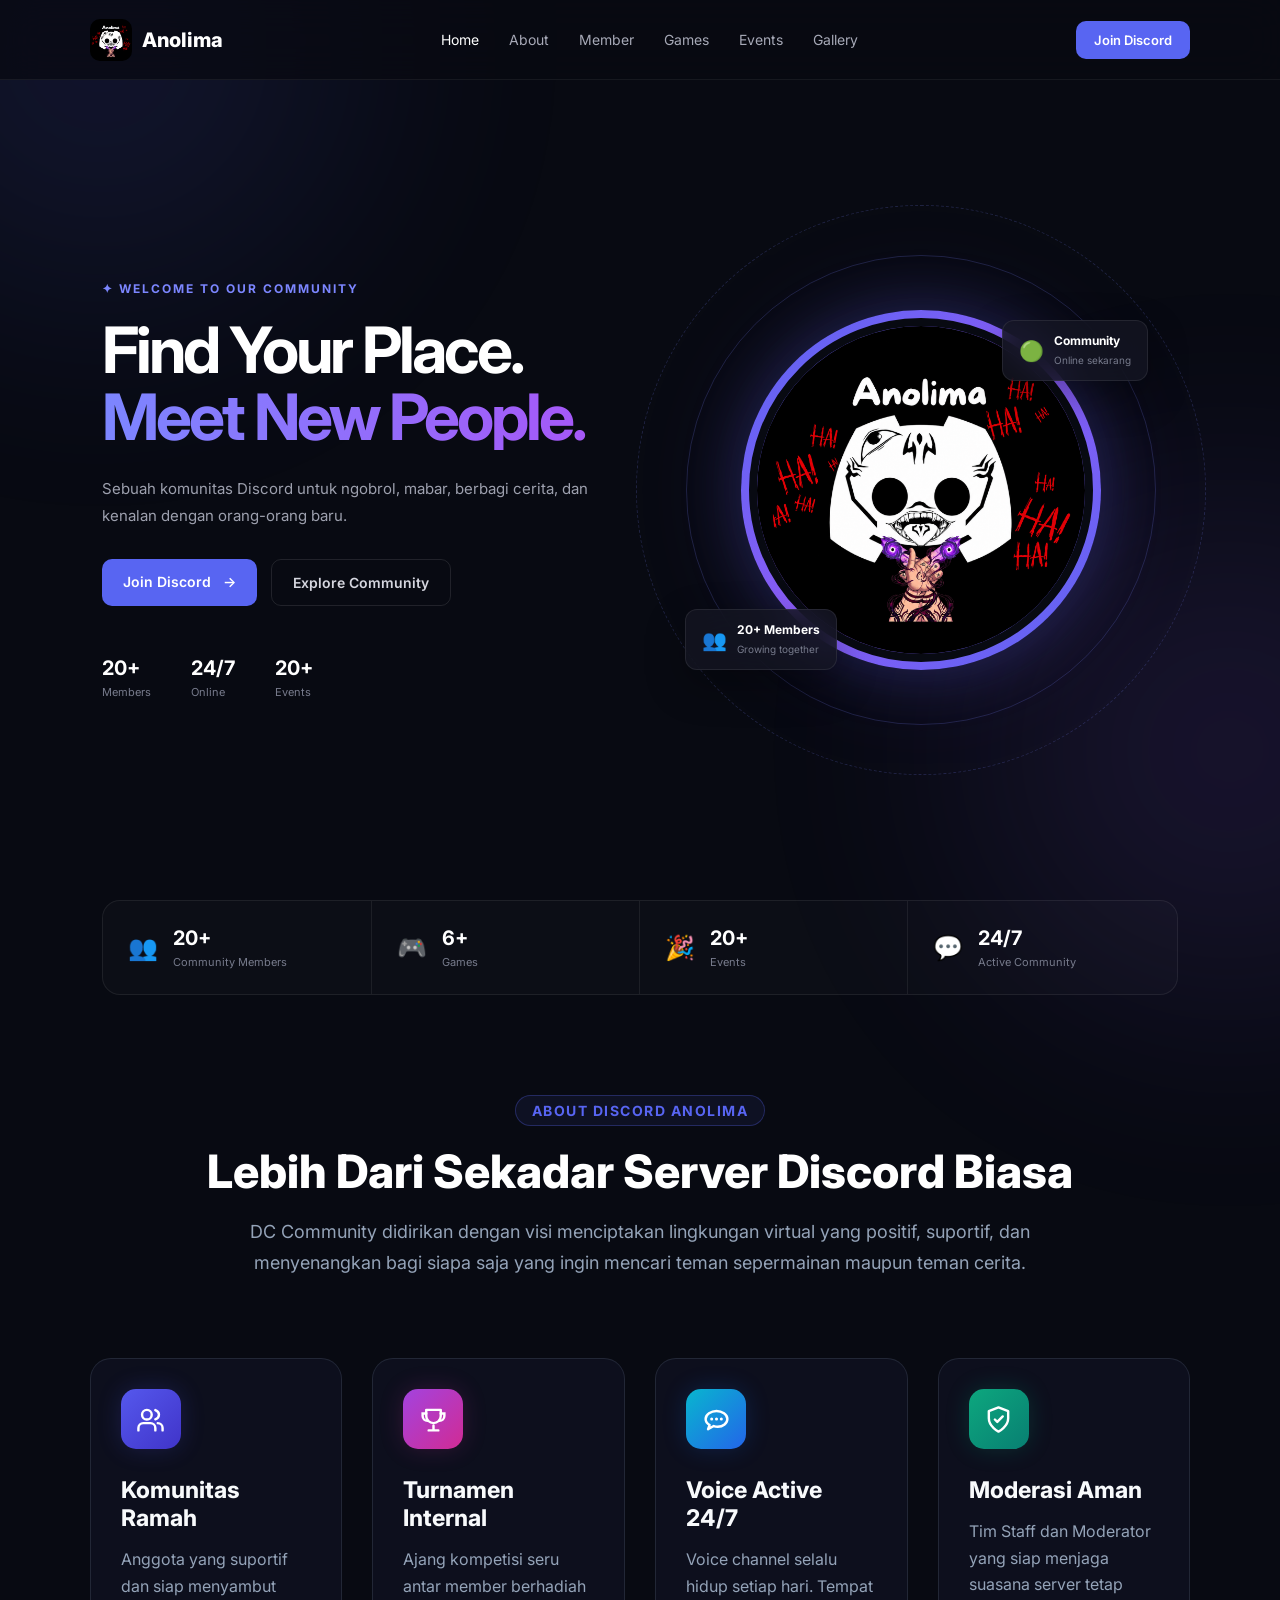
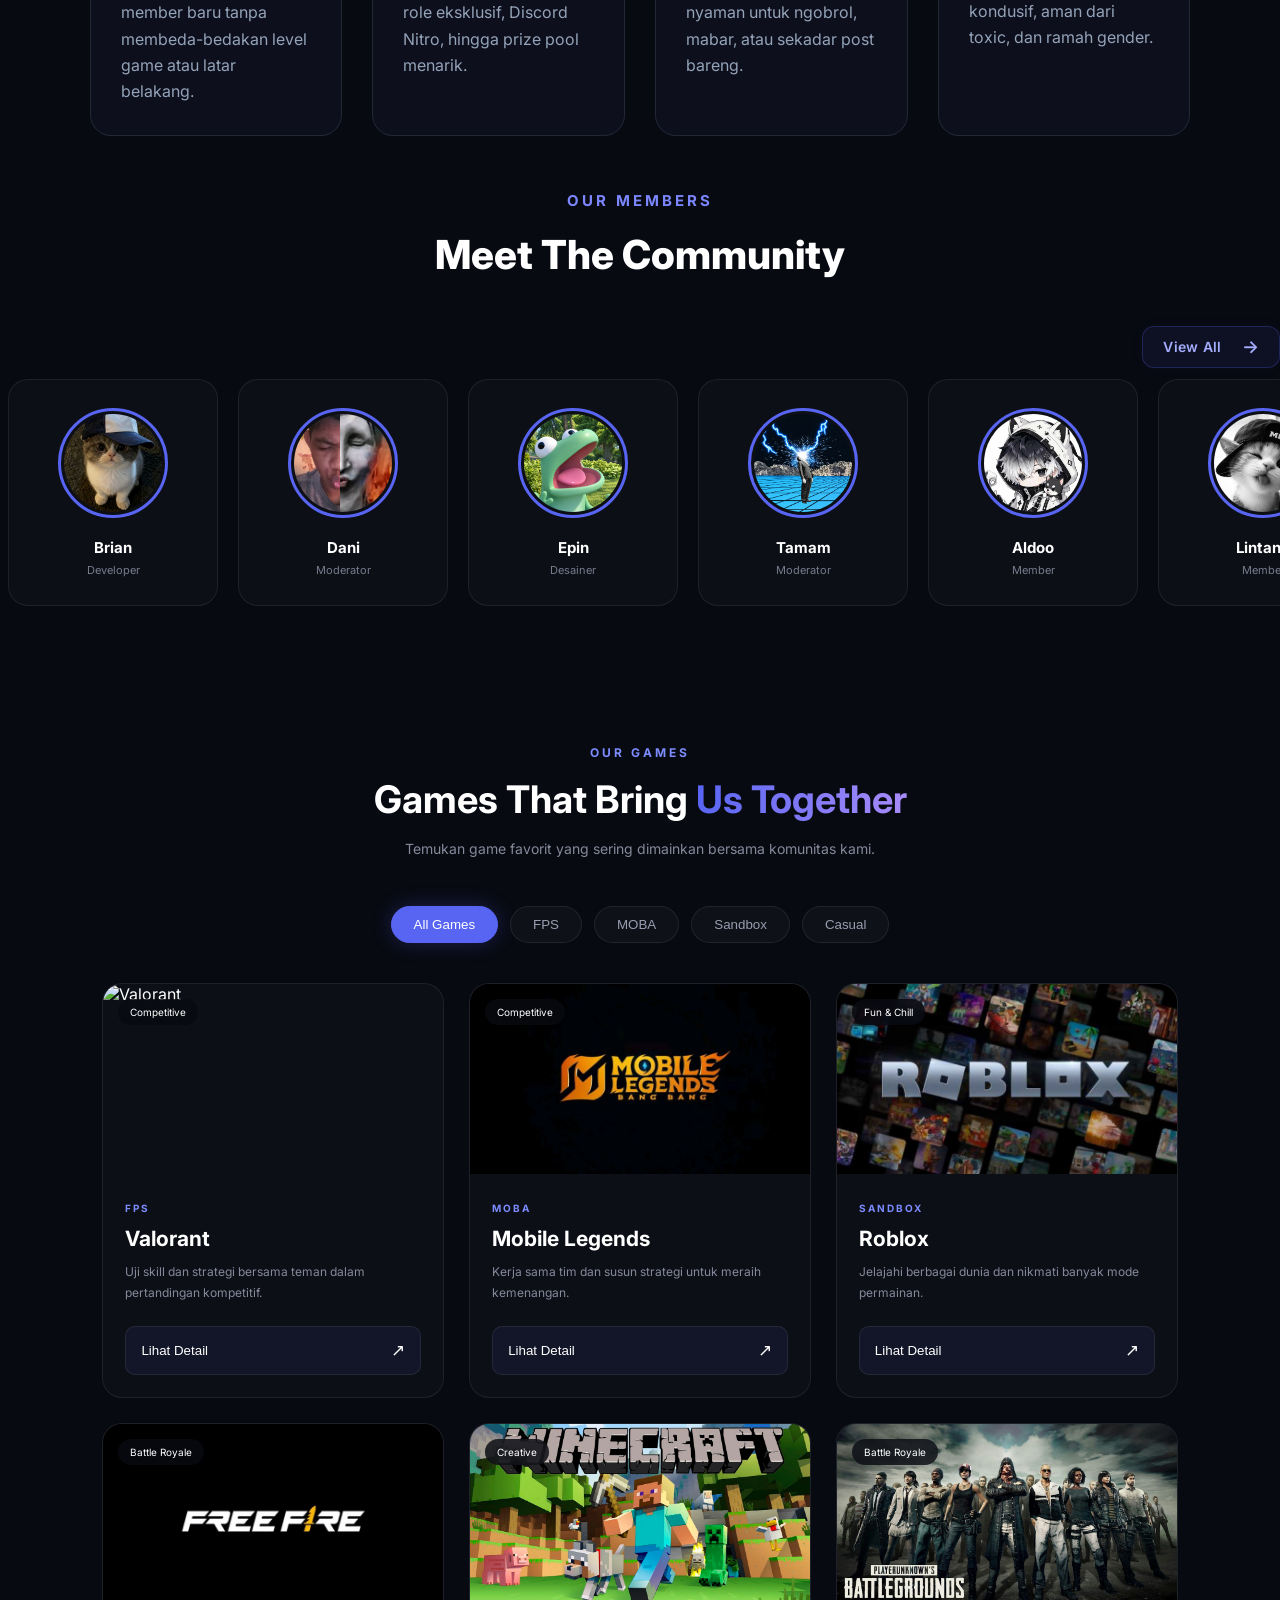
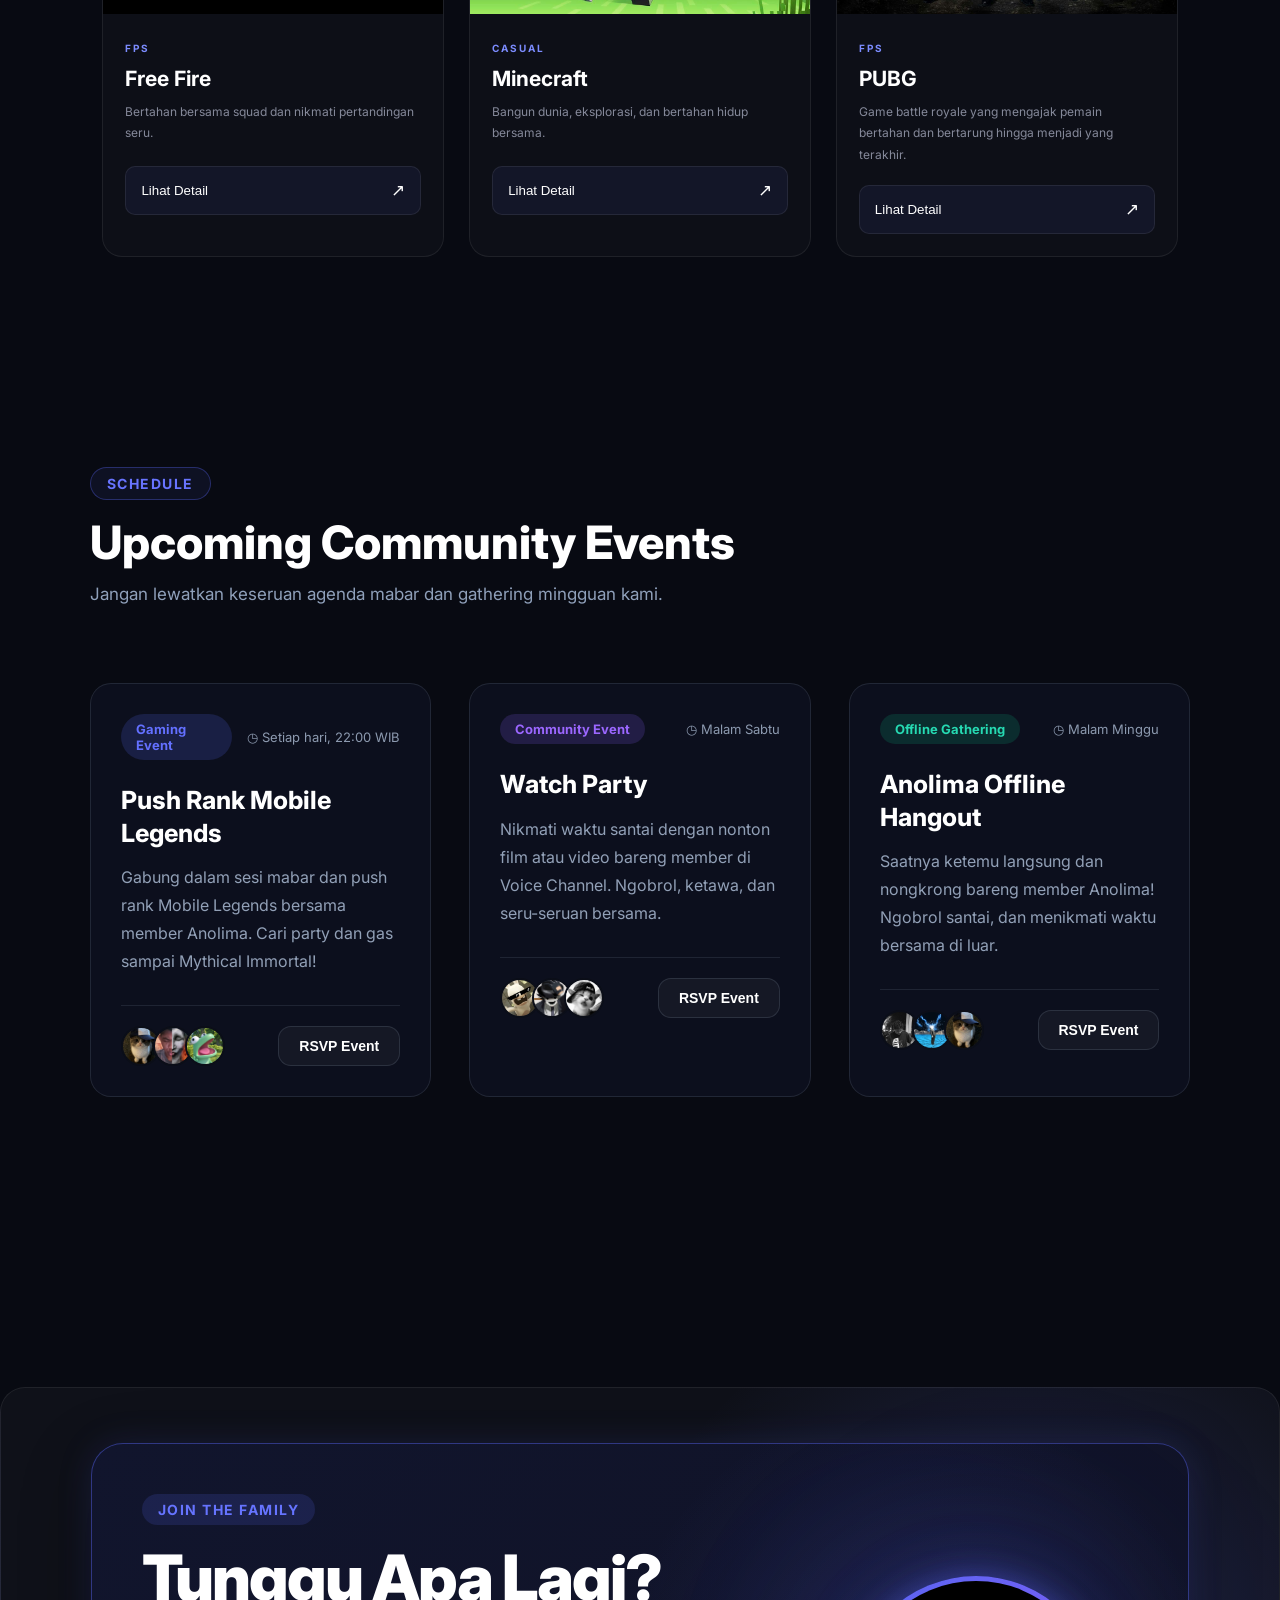
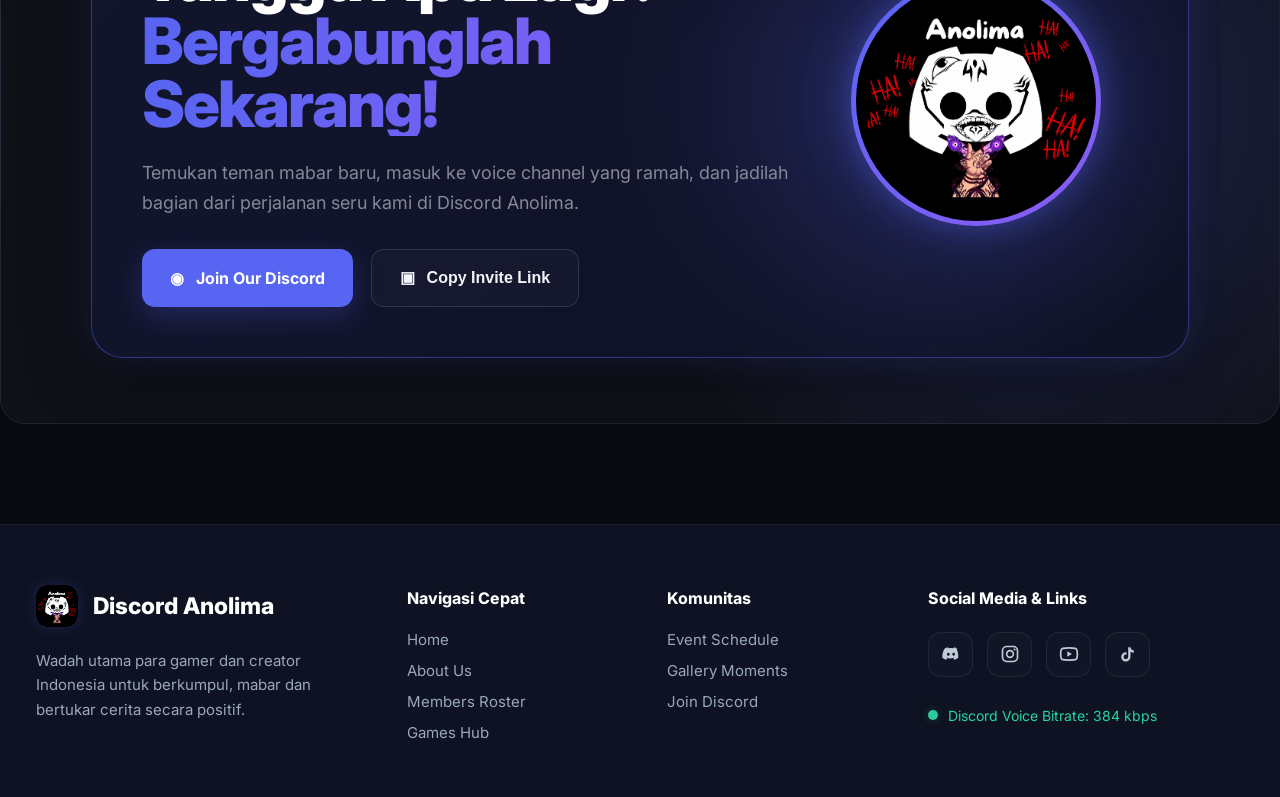
==== commit da774847: "Update foto dan website" ====
--- a/index.html
+++ b/index.html
@@ -25,7 +25,7 @@
     <header class="navbar">
 
         <a href="index.html" class="logo">
-            <img src="foto/profil/logo.png" alt="DC Community">
+            <img src="foto/profil/logo dc.png" alt="DC Community">
             <span>Anolima</span>
         </a>
 
@@ -112,7 +112,7 @@
                 <div class="image-box">
 
                     <img
-                        src="foto/profil/oma.png"
+                        src="foto/profil/logo dc.png"
                         alt="Community Profile"
                     >
 
@@ -410,7 +410,7 @@
             <a href="member.html?id=epin" class="member-card">
                 <img src="foto/profil/epin.png" alt="Epin">
                 <h3>Epin</h3>
-                <p>Moderator</p>
+                <p>Desainer</p>
             </a>
 
             <!-- MEMBER 5 -->
@@ -484,7 +484,7 @@
             <a href="member,html?id=epin" class="member-card">
                 <img src="foto/profil/epin.png" alt="Epin">
                 <h3>Epin</h3>
-                <p>Moderator</p>
+                <p>Desainer</p>
             </a>
 
             <!-- MEMBER 5 -->
@@ -1042,7 +1042,7 @@
             <div class="join-logo">
 
                 <img
-                    src="foto/profil/brian.jpg"
+                    src="foto/profil/logo dc.png"
                     alt="DC Community"
                 >
 
@@ -1066,7 +1066,7 @@
 
             <a href="#home" class="footer-logo">
                 <span class="footer-logo-icon">
-                    <img src="foto/profil/logo.png" alt="Discord Anolima">
+                    <img src="foto/profil/logo dc.png" alt="Discord Anolima">
                 </span>
 
                 <span>Discord Anolima</span>
@@ -1113,7 +1113,7 @@
             <div class="footer-socials">
 
     <!-- DISCORD -->
-    <a href="https://discord.gg/ISI-LINK-DISCORD"
+    <a href="https://discord.gg/kzjPQTqjB"
        target="_blank"
        aria-label="Discord">
 
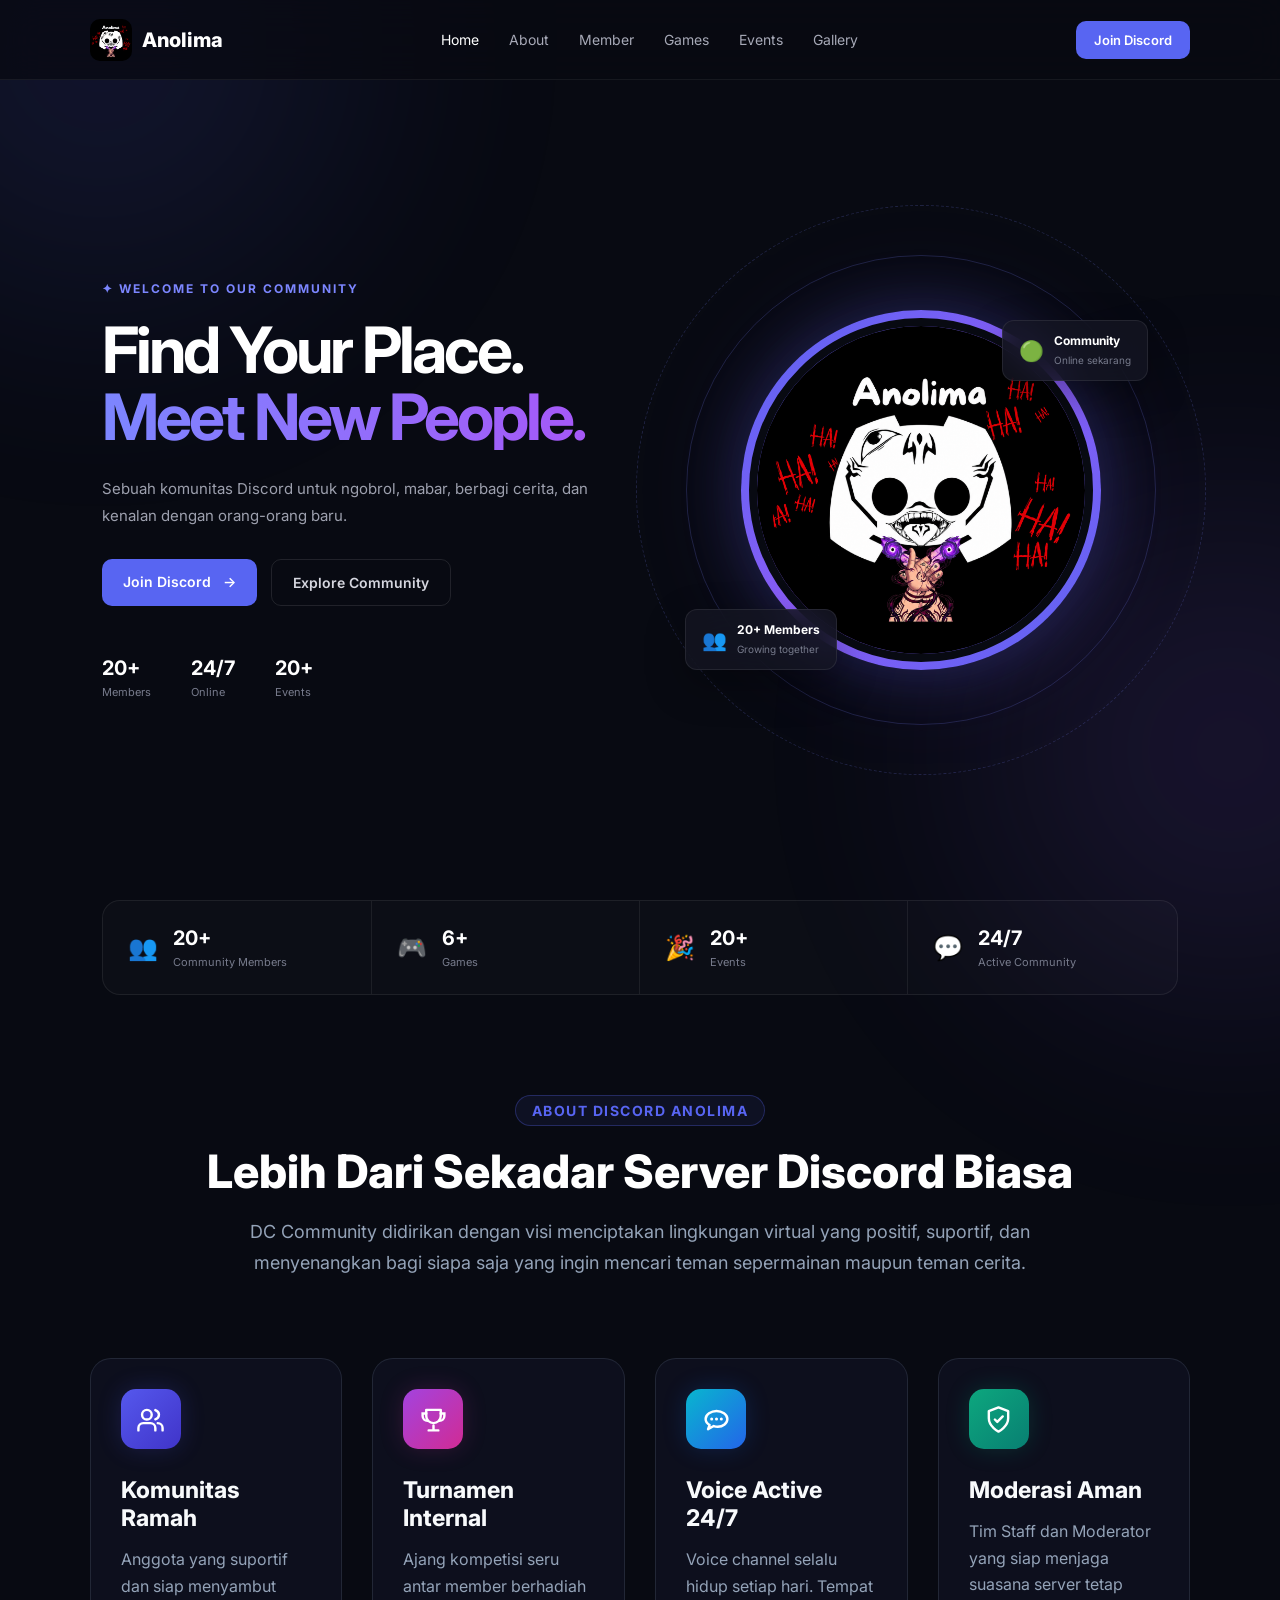
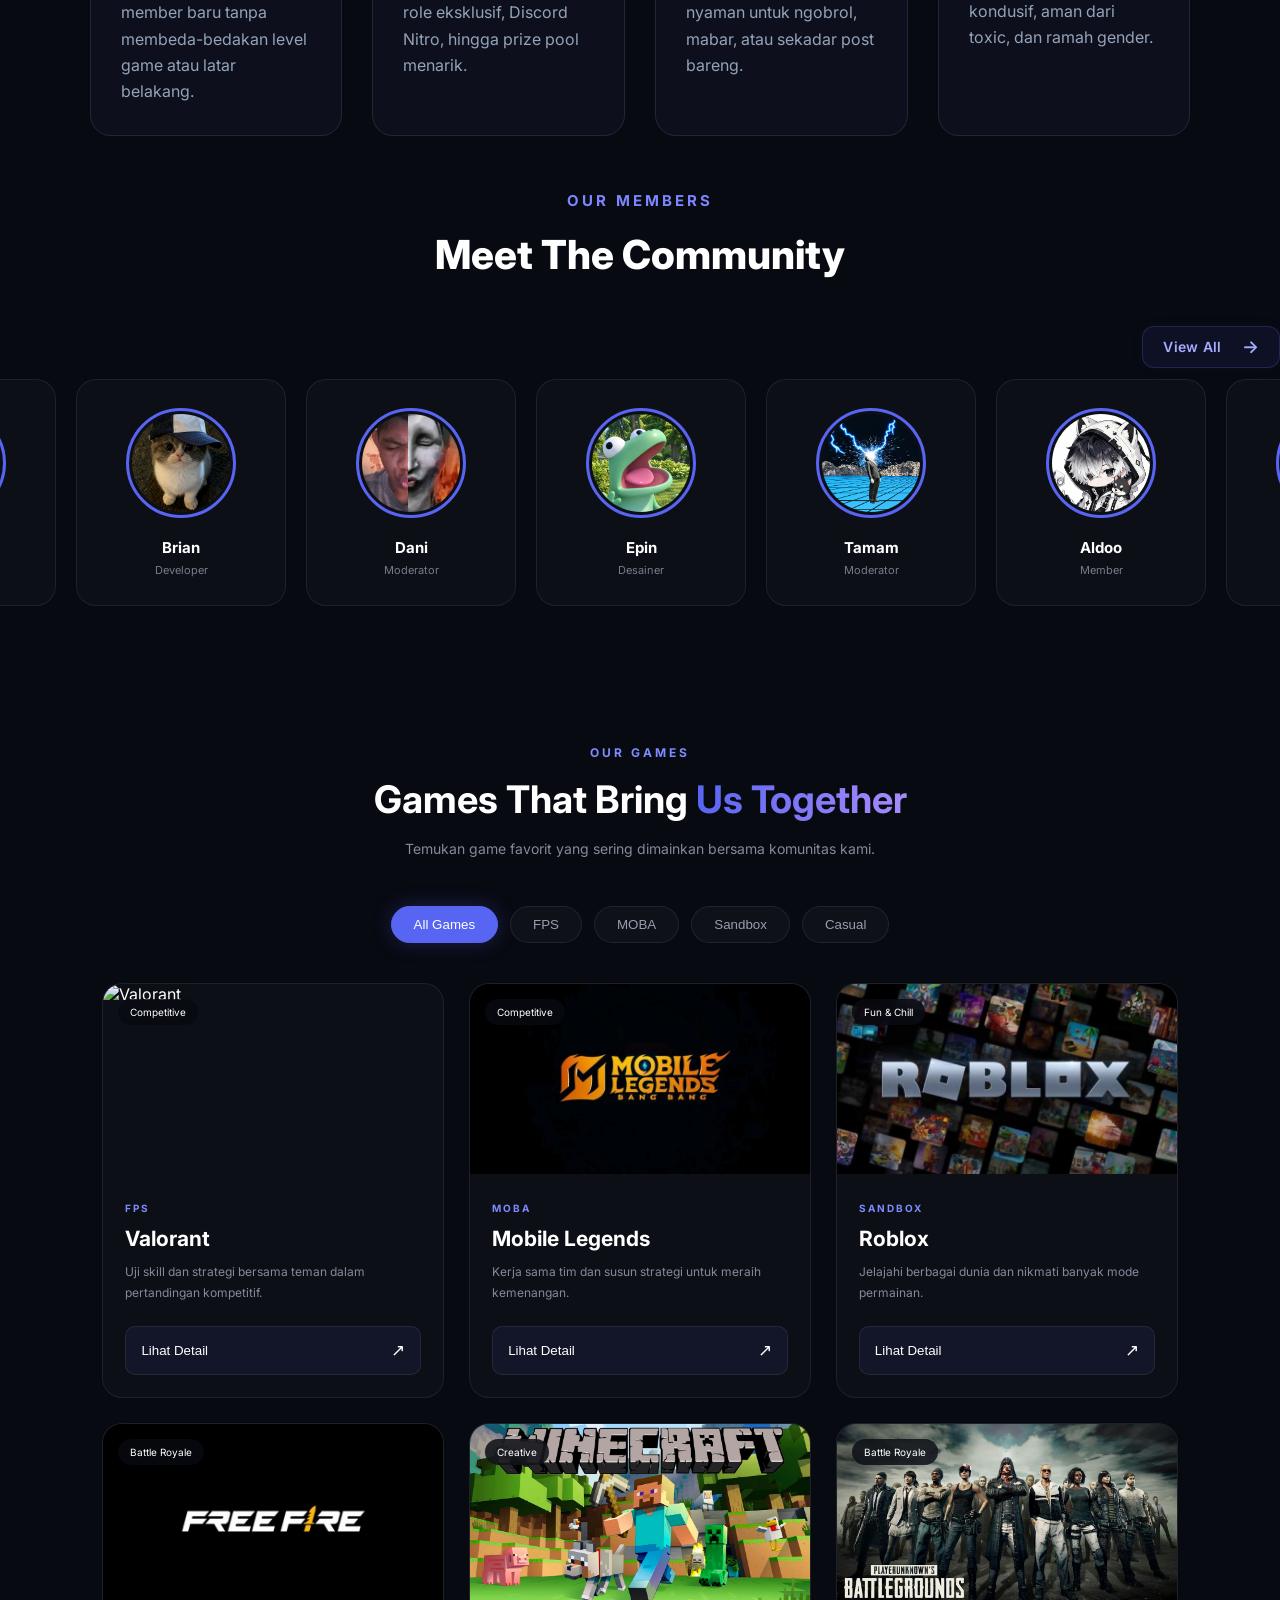
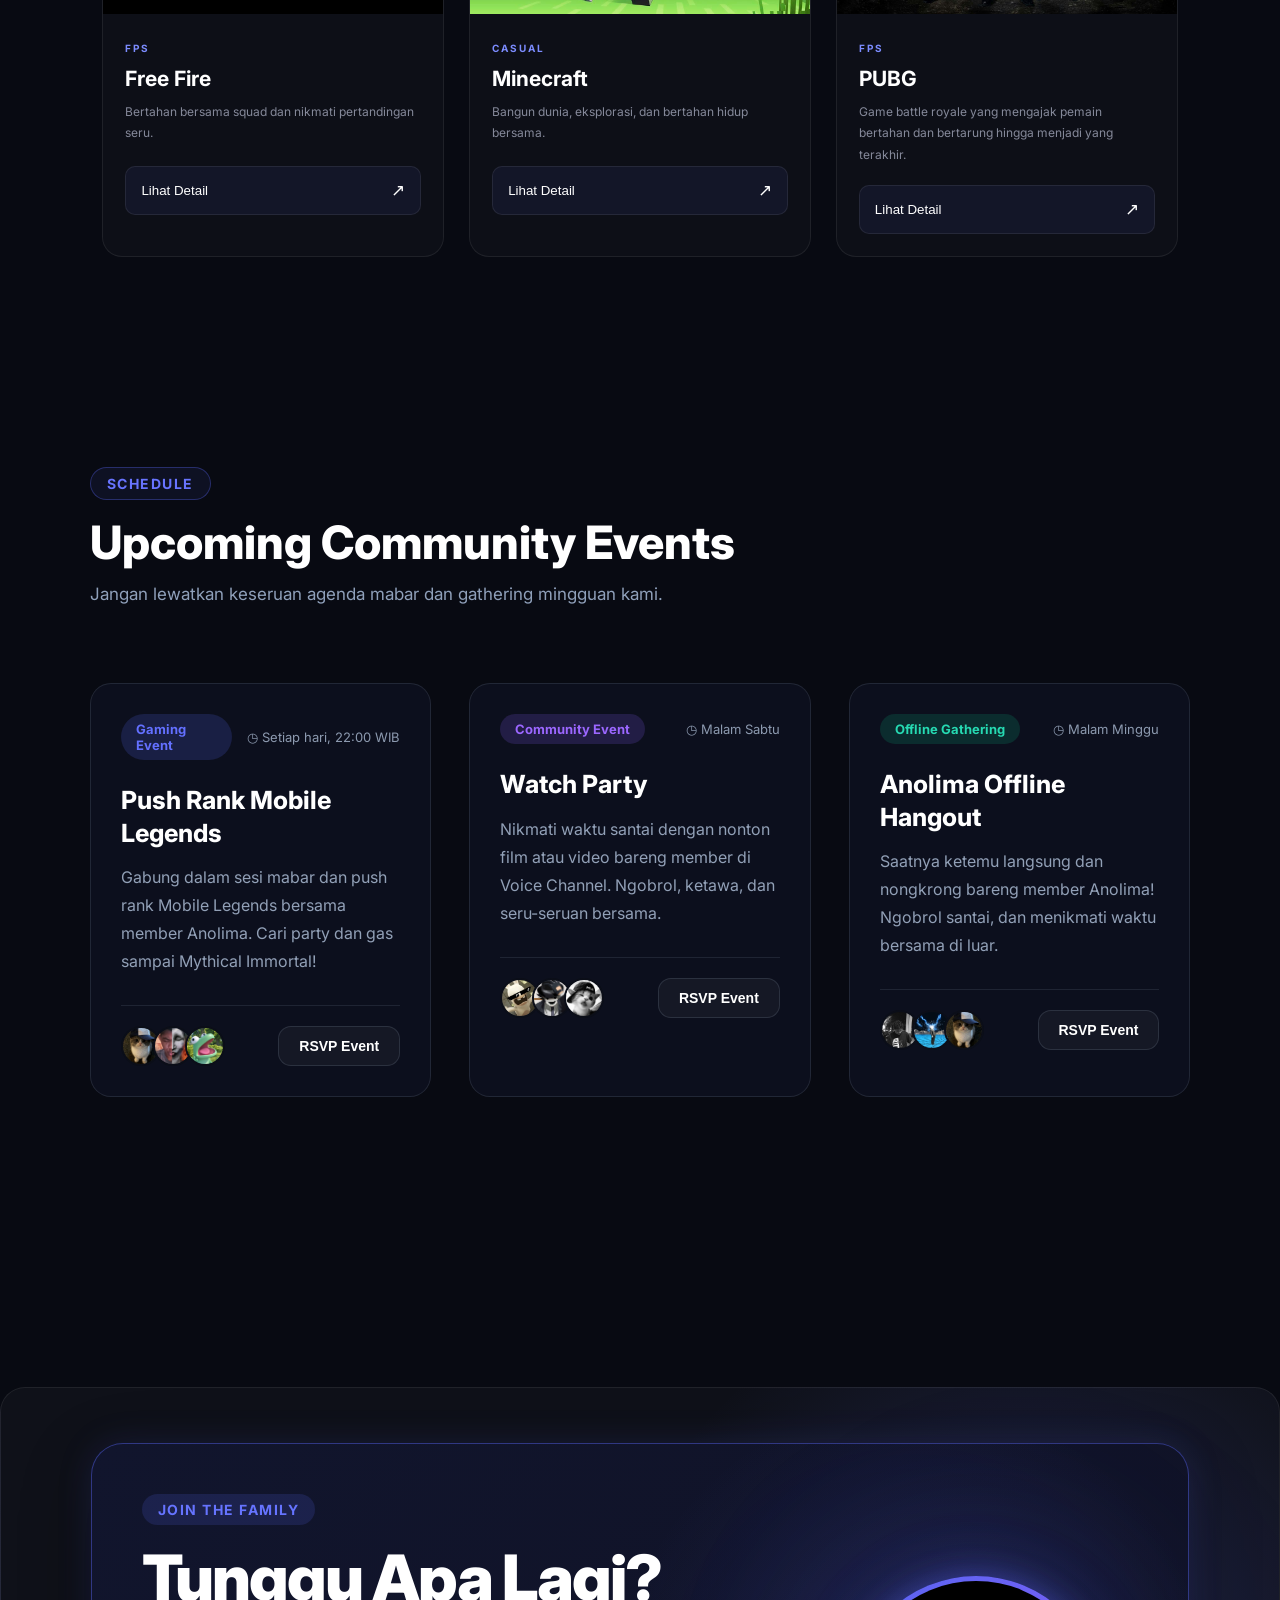
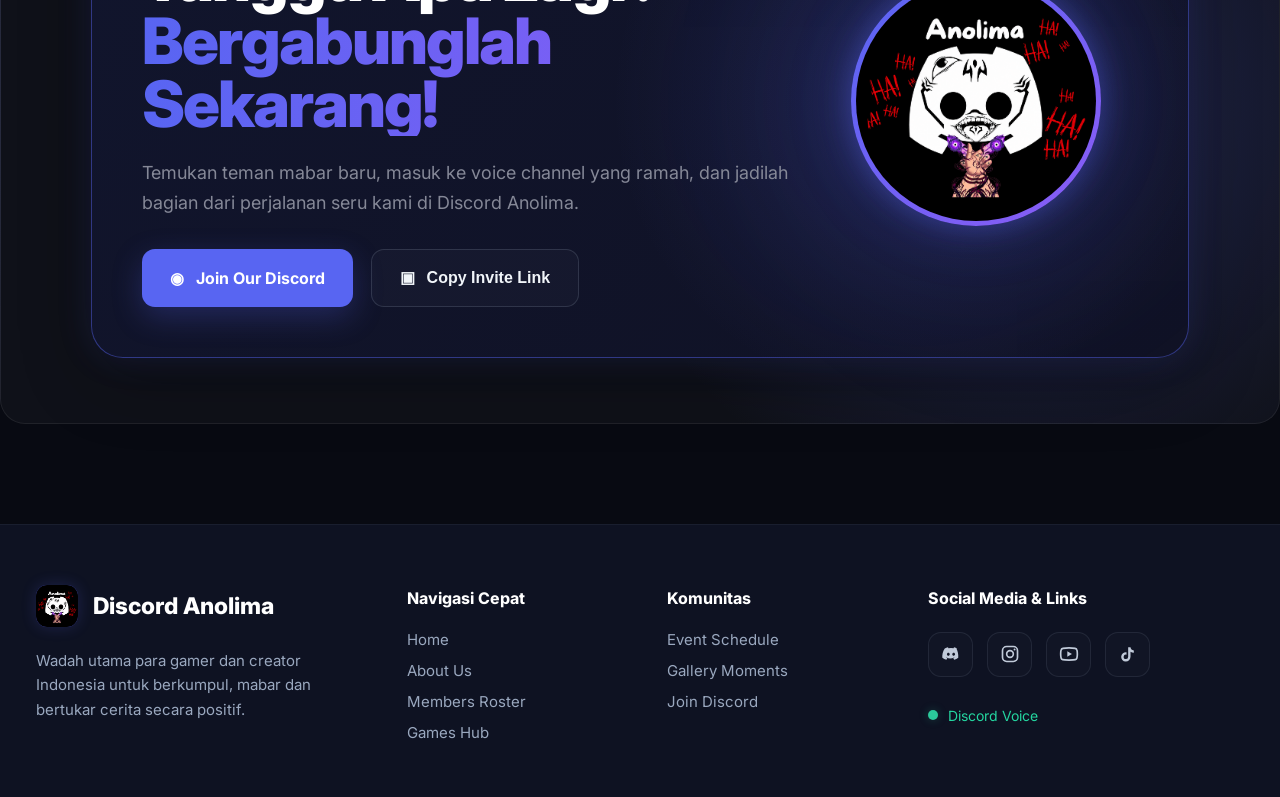
==== commit 2b0b03de: "Update foto dan website" ====
--- a/index.html
+++ b/index.html
@@ -901,7 +901,7 @@
                     <img src="foto/profil/epin.png" alt="Member">
                 </div>
 
-                <button class="event-rsvp" onclick="openEvent('valorant')">
+                <button class="event-rsvp" onclick="openEvent('Mobile Legends')">
                     RSVP Event
                 </button>
 
@@ -937,7 +937,7 @@
                     <img src="foto/profil/lintang.jpg" alt="Member">
                 </div>
 
-                <button class="event-rsvp" onclick="openEvent('podcast')">
+                <button class="event-rsvp" onclick="openEvent('Nobar Film')">
                     RSVP Event
                 </button>
 
@@ -974,7 +974,7 @@
                     <img src="foto/profil/brian.jpg" alt="Member">
                 </div>
 
-                <button class="event-rsvp" onclick="openEvent('gathering')">
+                <button class="event-rsvp" onclick="openEvent('Hangout')">
                     RSVP Event
                 </button>
 
@@ -1212,7 +1212,7 @@
 
     <div class="discord-status">
         <span class="status-dot"></span>
-        <span>Discord Voice Bitrate: 384 kbps</span>
+        <span>Discord Voice</span>
     </div>
 
 </footer>
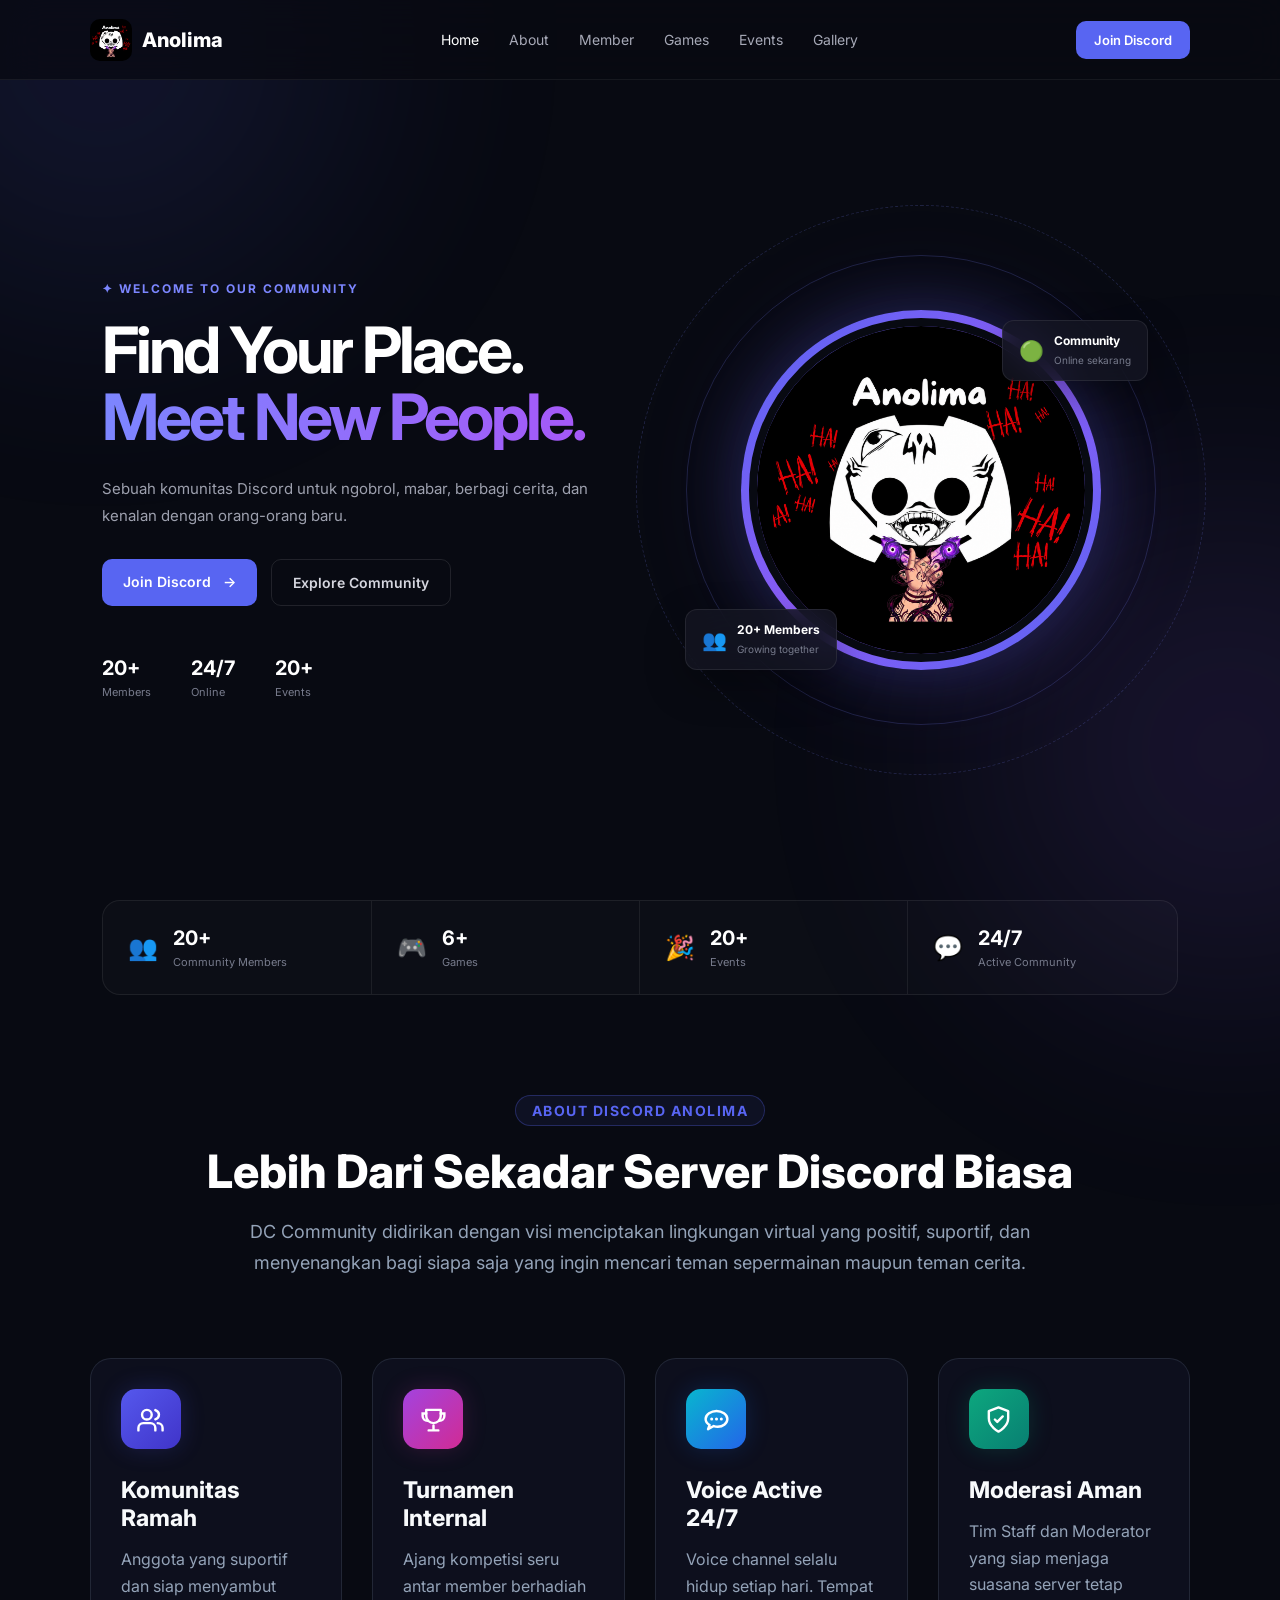
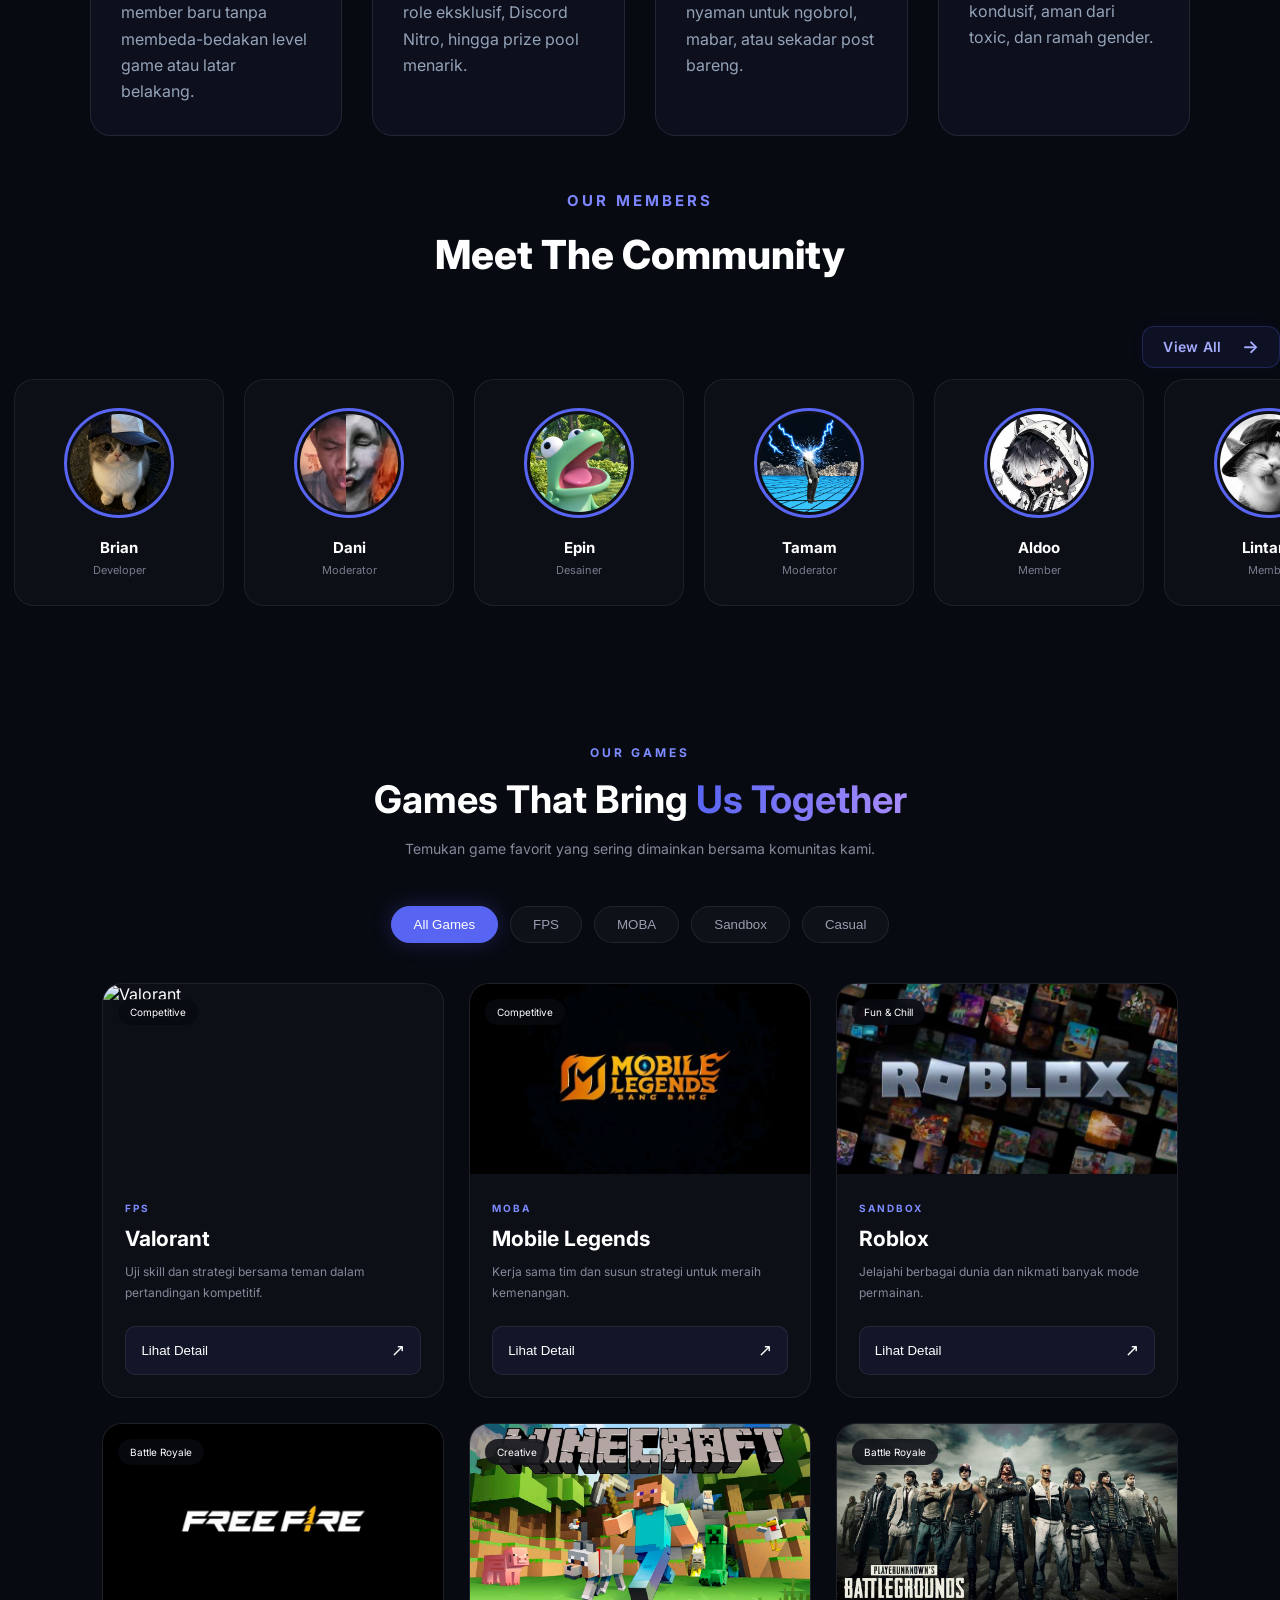
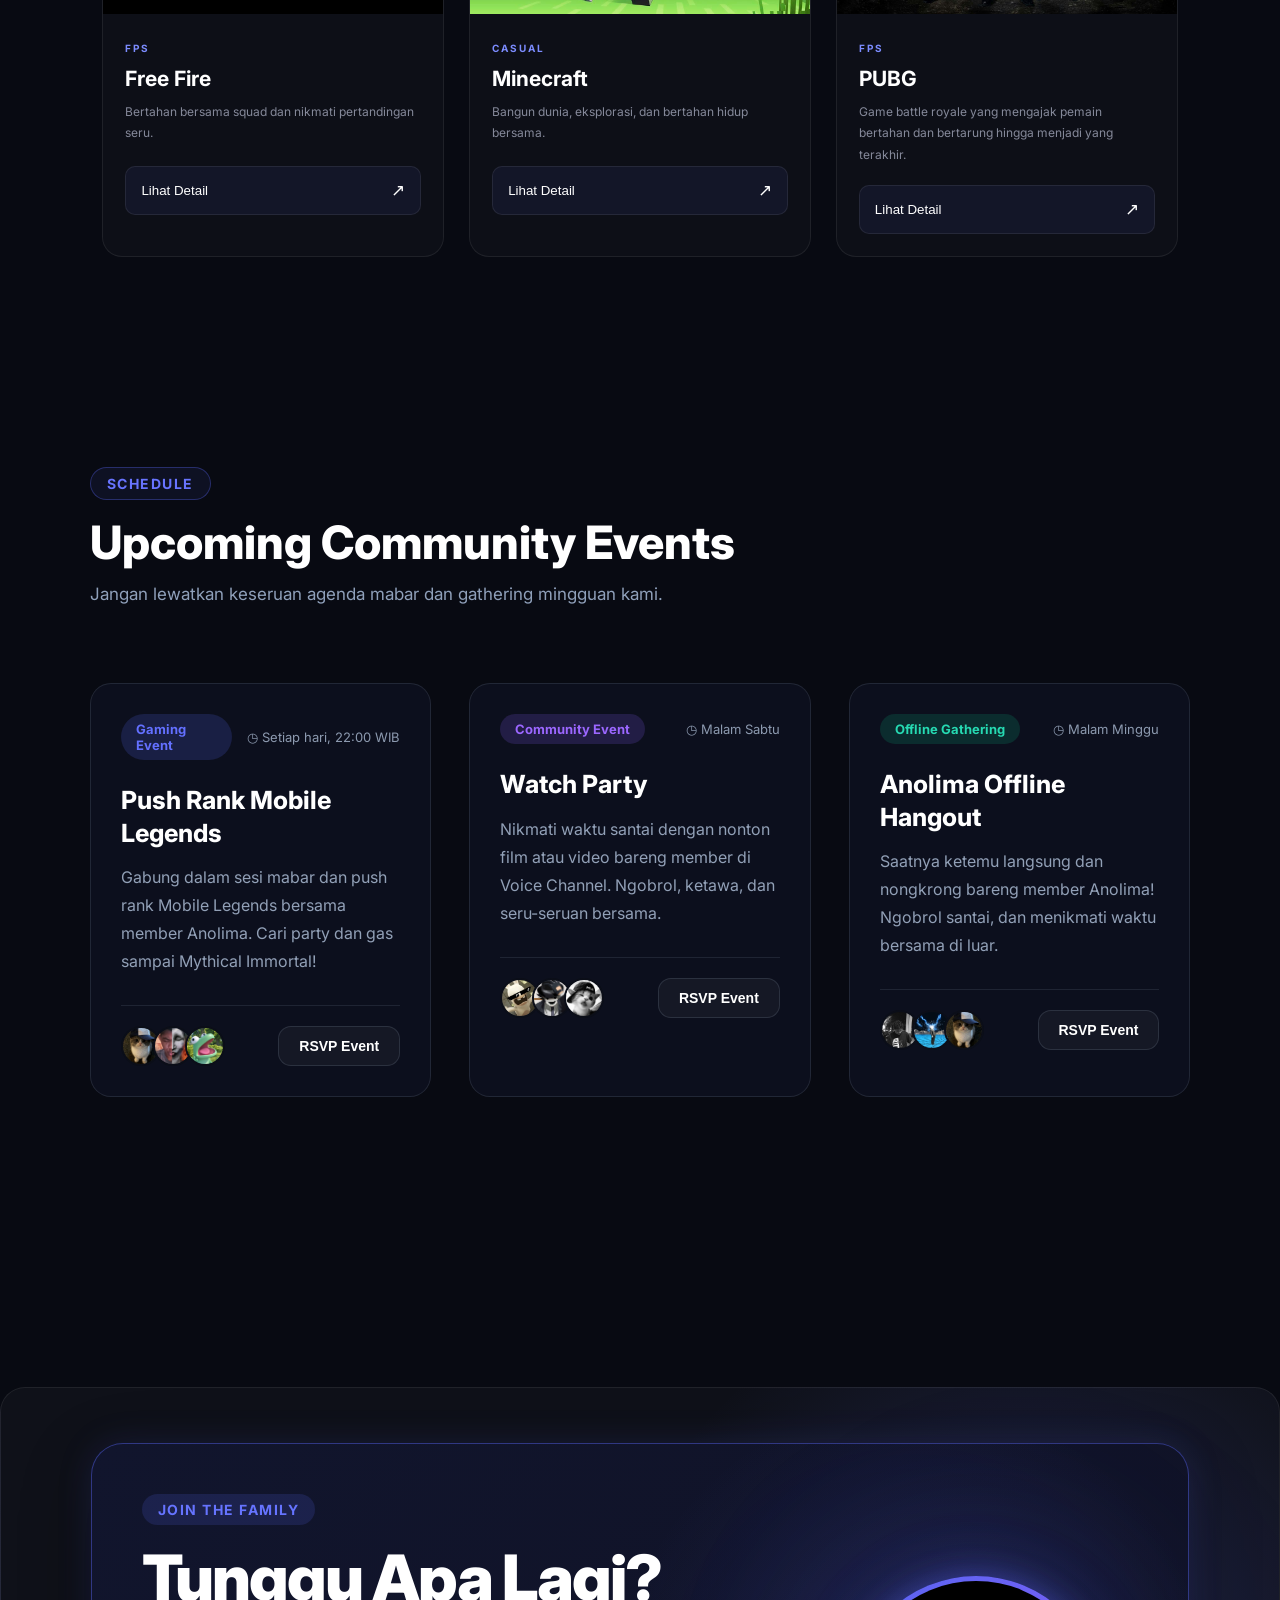
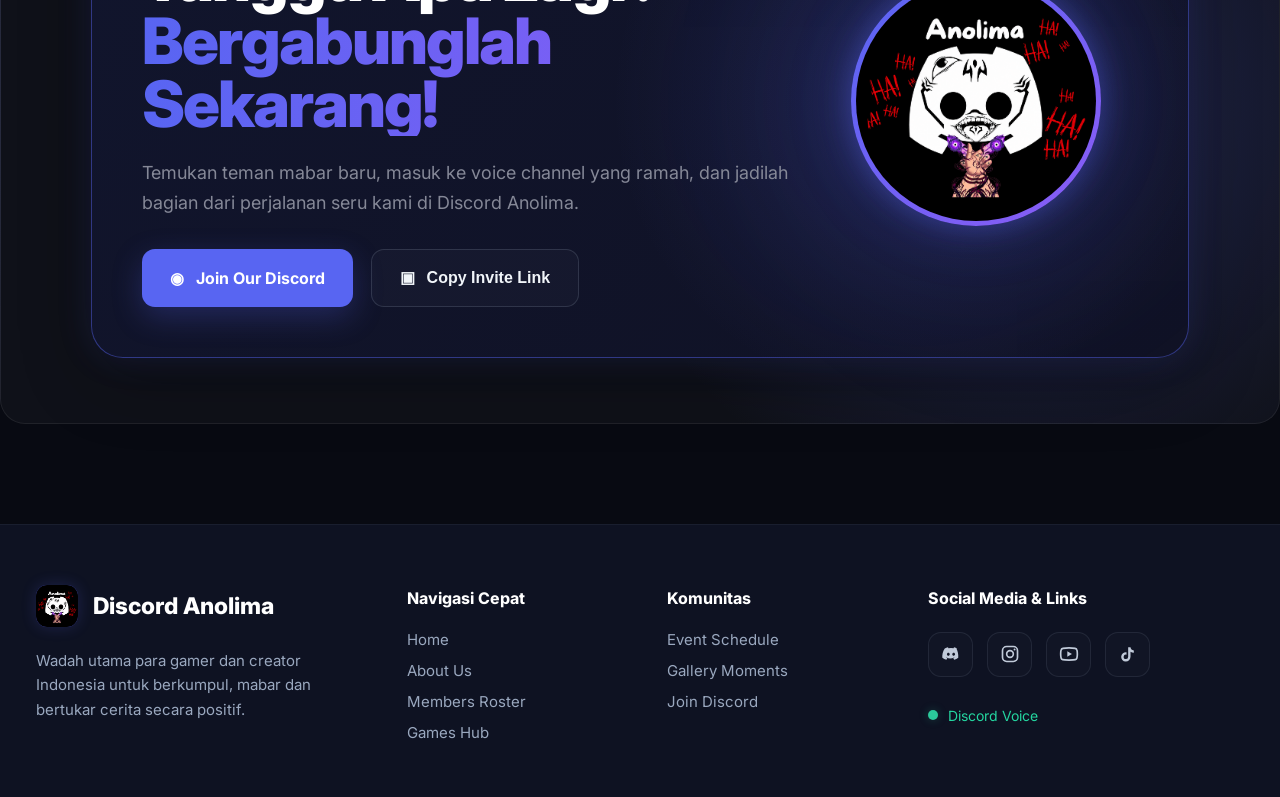
==== commit cb7d26d6: "Update website" ====
--- a/index.html
+++ b/index.html
@@ -386,7 +386,7 @@
             <!-- ================= MEMBER ASLI ================= -->
 
             <!-- MEMBER 1 -->
-            <a href="member.html?id=alul" class="member-card">
+            <a href="Member.html?id=alul" class="member-card">
                 <img src="foto/profil/admin.jpg" alt="Alul">
                 <h3>alul</h3>
                 <p>Owner</p>
@@ -407,42 +407,42 @@
             </a>
 
             <!-- MEMBER 4 -->
-            <a href="member.html?id=epin" class="member-card">
+            <a href="Member.html?id=epin" class="member-card">
                 <img src="foto/profil/epin.png" alt="Epin">
                 <h3>Epin</h3>
                 <p>Desainer</p>
             </a>
 
             <!-- MEMBER 5 -->
-            <a href="member.html?id=tamam" class="member-card">
+            <a href="Member.html?id=tamam" class="member-card">
                 <img src="foto/profil/tamam.png" alt="Tamam">
                 <h3>Tamam</h3>
                 <p>Moderator</p>
             </a>
 
             <!-- MEMBER 6 -->
-            <a href="member.html?id=aldoo" class="member-card">
+            <a href="Member.html?id=aldoo" class="member-card">
                 <img src="foto/profil/aldo.jpg" alt="Aldoo">
                 <h3>Aldoo</h3>
                 <p>Member</p>
             </a>
 
             <!-- MEMBER 7 -->
-            <a href="member.html?id=lintang" class="member-card">
+            <a href="Member.html?id=lintang" class="member-card">
                 <img src="foto/profil/lintang.jpg" alt="Lintang">
                 <h3>Lintang</h3>
                 <p>Member</p>
             </a>
 
             <!-- MEMBER 8 -->
-            <a href="member.html?id=seloo" class="member-card">
+            <a href="Member.html?id=seloo" class="member-card">
                 <img src="foto/profil/selo.jpg" alt="Seloo">
                 <h3>Seloo</h3>
                 <p>Member</p>
             </a>
 
             <!-- MEMBER 9 -->
-            <a href="member.html?id=kino" class="member-card">
+            <a href="Member.html?id=kino" class="member-card">
                 <img src="foto/profil/kino.jpg" alt="Kino">
                 <h3>Kino</h3>
                 <p>Member</p>
@@ -460,7 +460,7 @@
             <!-- Ini yang bikin carousel muter tanpa jeda -->
 
             <!-- MEMBER 1 -->
-            <a href="member.html?id=alul" class="member-card">
+            <a href="Member.html?id=alul" class="member-card">
                 <img src="foto/profil/admin.jpg" alt="Alul">
                 <h3>Alul</h3>
                 <p>Owner</p>
@@ -481,49 +481,49 @@
             </a>
 
             <!-- MEMBER 4 -->
-            <a href="member,html?id=epin" class="member-card">
+            <a href="Member,html?id=epin" class="member-card">
                 <img src="foto/profil/epin.png" alt="Epin">
                 <h3>Epin</h3>
                 <p>Desainer</p>
             </a>
 
             <!-- MEMBER 5 -->
-            <a href="member.html?id=tamam" class="member-card">
+            <a href="Member.html?id=tamam" class="member-card">
                 <img src="foto/profil/tamam.png" alt="Tamam">
                 <h3>Tamam</h3>
                 <p>Moderator</p>
             </a>
 
             <!-- MEMBER 6 -->
-            <a href="member.html?id=aldoo" class="member-card">
+            <a href="Member.html?id=aldoo" class="member-card">
                 <img src="foto/profil/aldo.jpg" alt="Aldoo">
                 <h3>Aldoo</h3>
                 <p>Member</p>
             </a>
 
             <!-- MEMBER 7 -->
-            <a href="member.html?id=lintang" class="member-card">
+            <a href="Member.html?id=lintang" class="member-card">
                 <img src="foto/profil/lintang.jpg" alt="Lintang">
                 <h3>Lintang</h3>
                 <p>Member</p>
             </a>
 
             <!-- MEMBER 8 -->
-            <a href="member.html?id=seloo" class="member-card">
+            <a href="Member.html?id=seloo" class="member-card">
                 <img src="foto/profil/selo.jpg" alt="Seloo">
                 <h3>Seloo</h3>
                 <p>Member</p>
             </a>
 
             <!-- MEMBER 9 -->
-            <a href="member.html?id=kino" class="member-card">
+            <a href="Member.html?id=kino" class="member-card">
                 <img src="foto/profil/kino.jpg" alt="Kino">
                 <h3>Kino</h3>
                 <p>Member</p>
             </a>
 
             <!-- MEMBER 10 -->
-            <a href="member.html?id=yupi" class="member-card">
+            <a href="Member.html?id=yupi" class="member-card">
                 <img src="foto/profil/yupi.jpg" alt="Yupi">
                 <h3>Yupi</h3>
                 <p>Member</p>
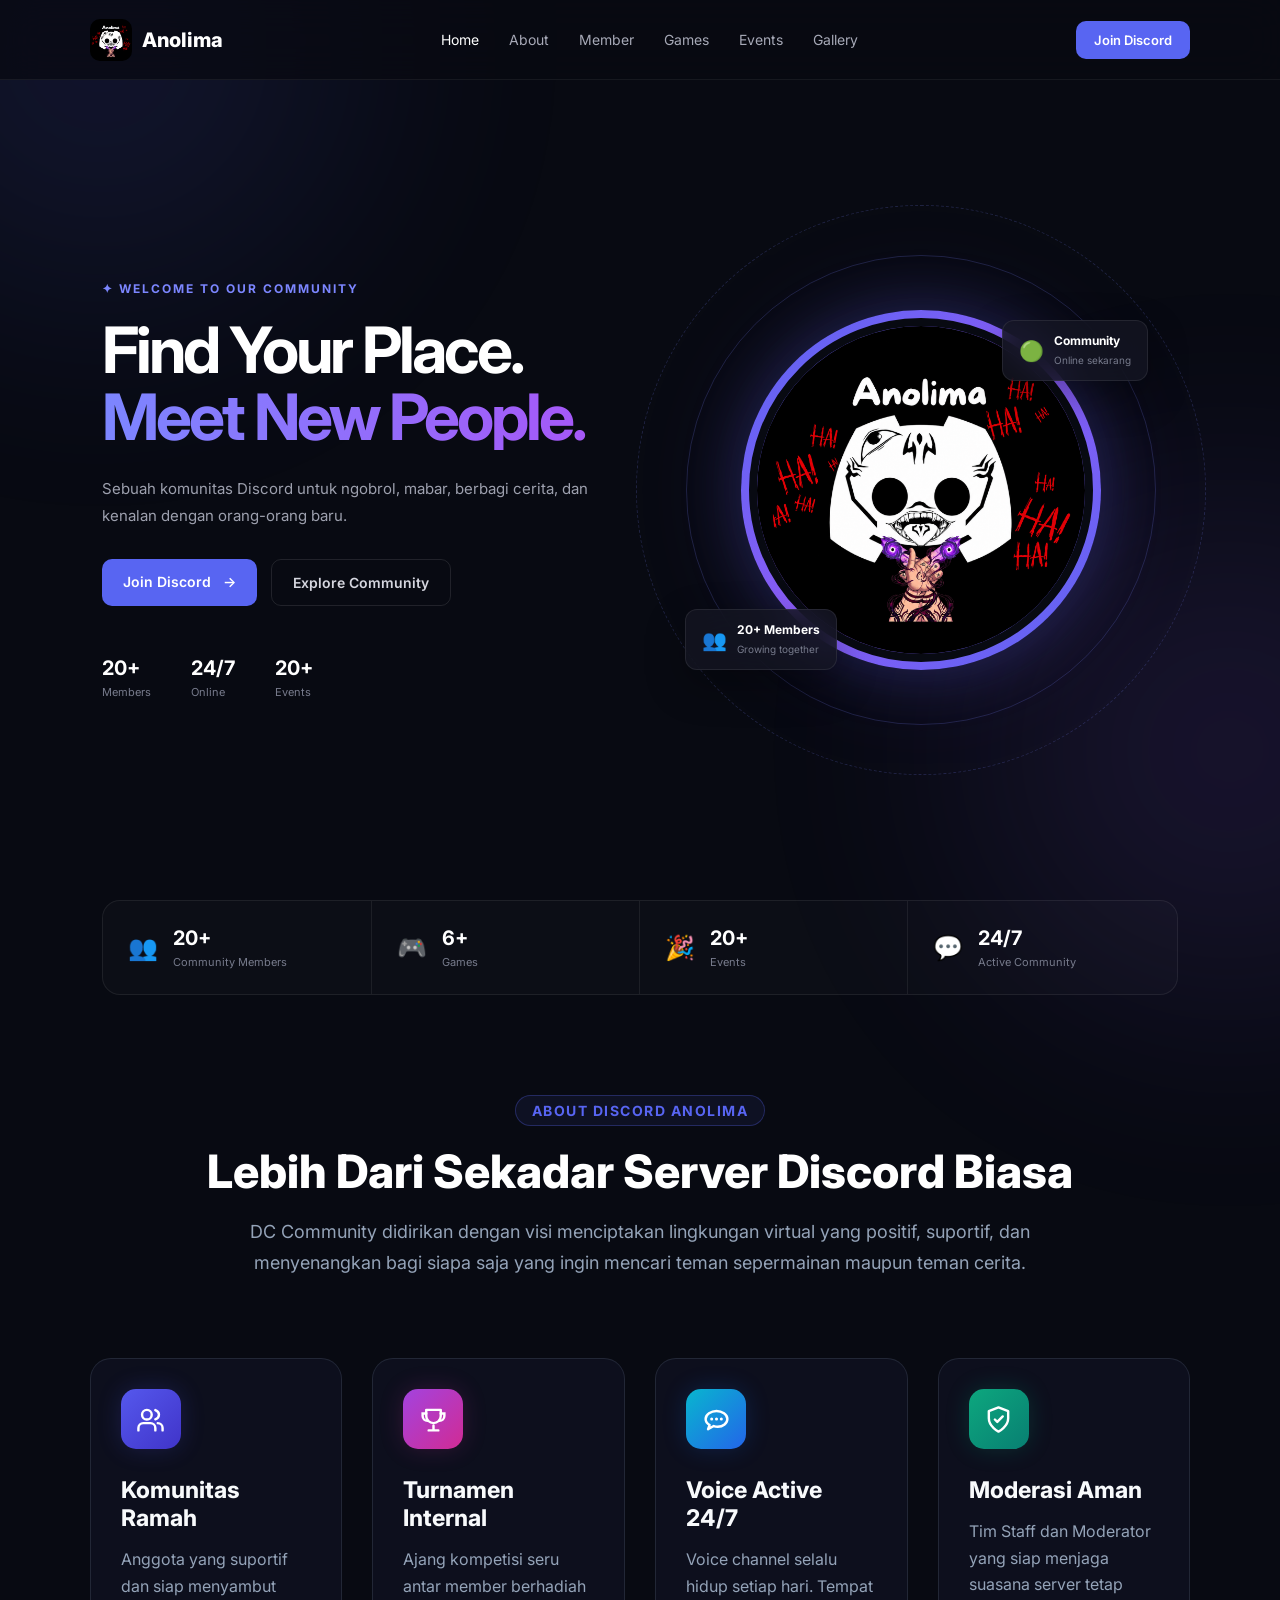
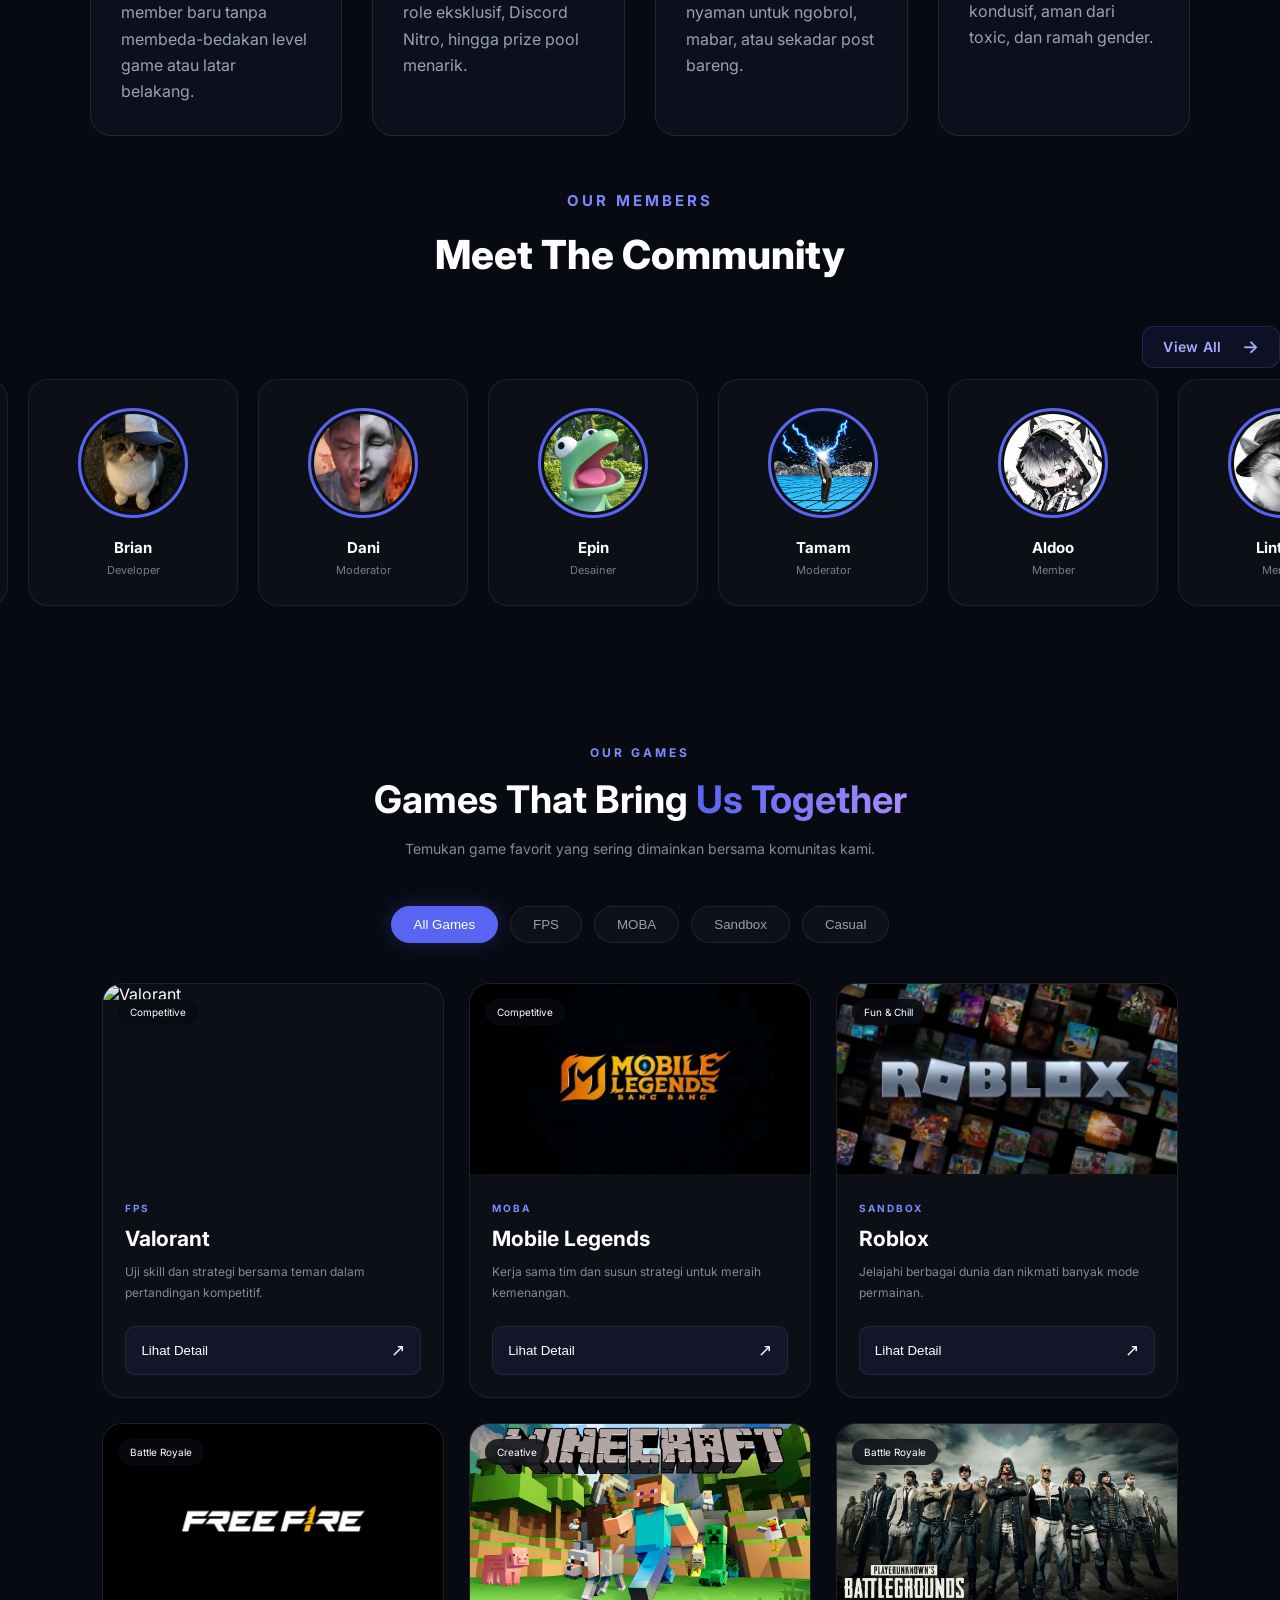
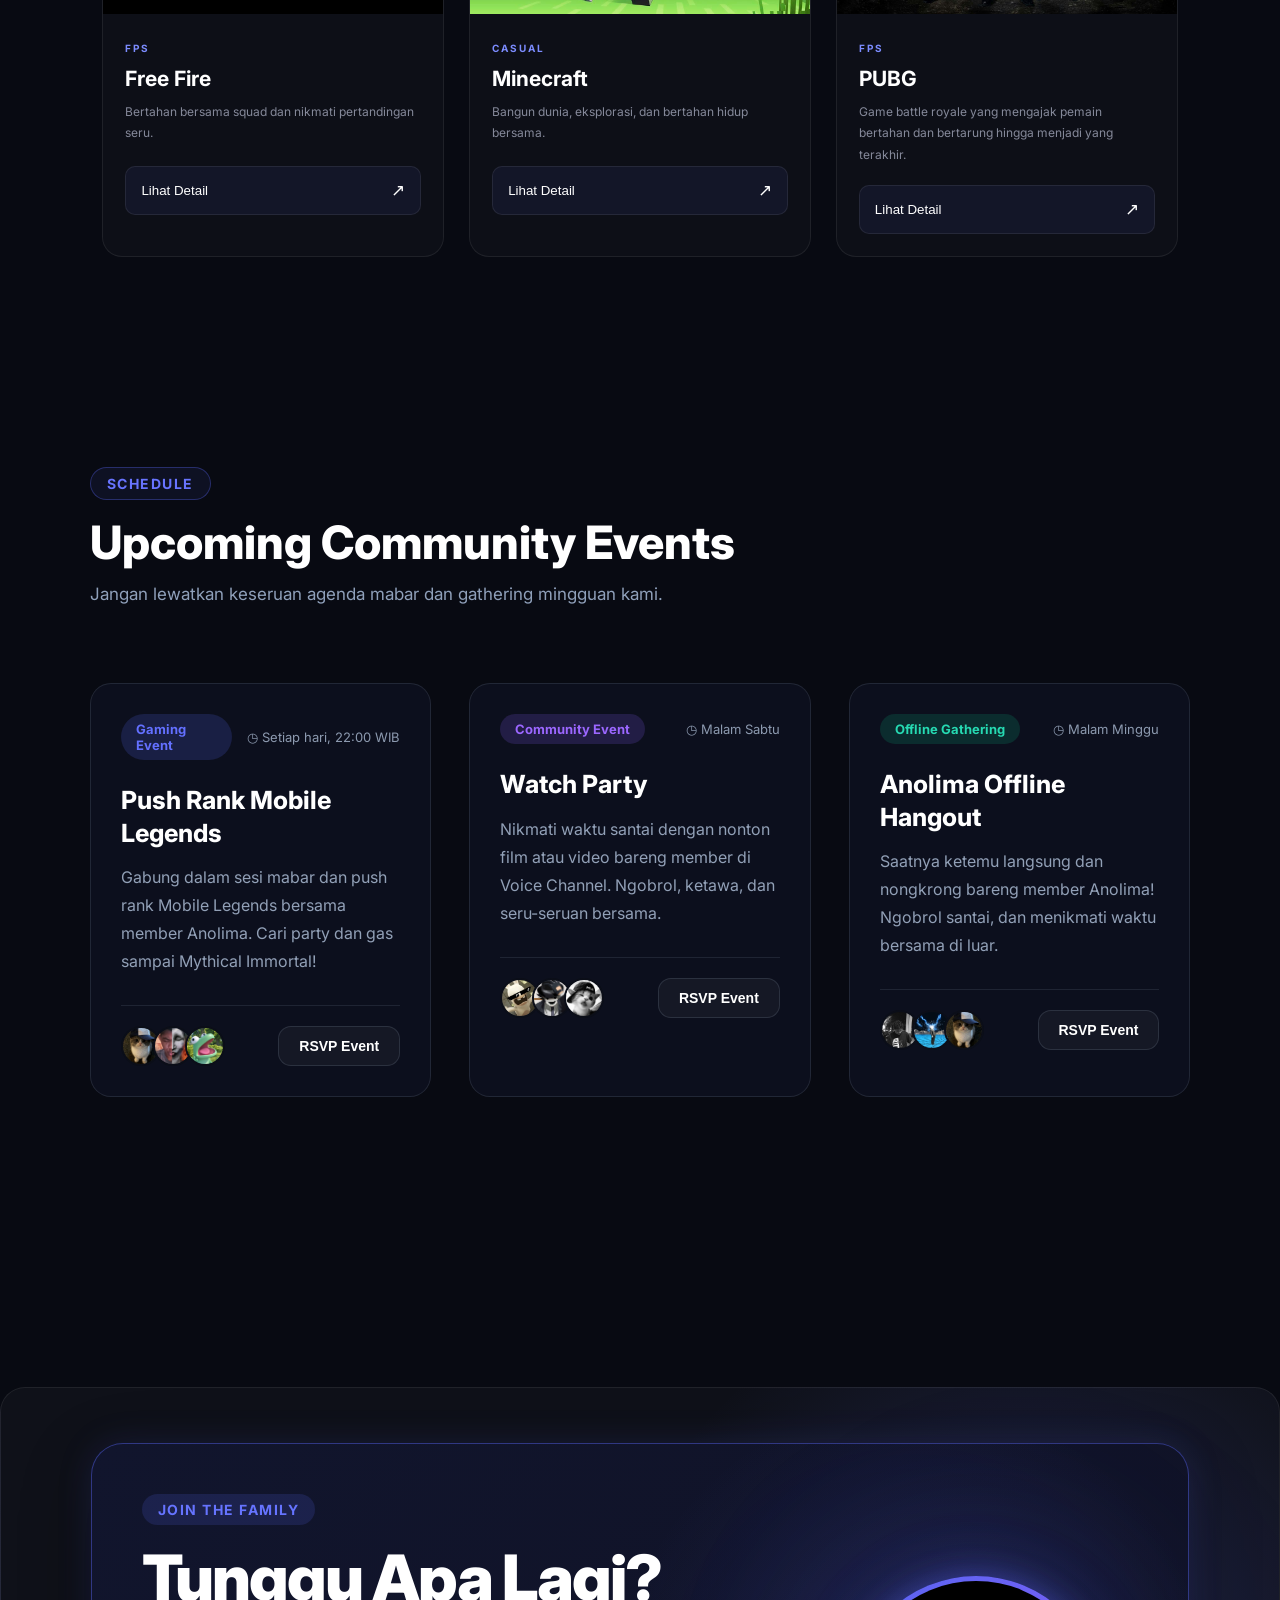
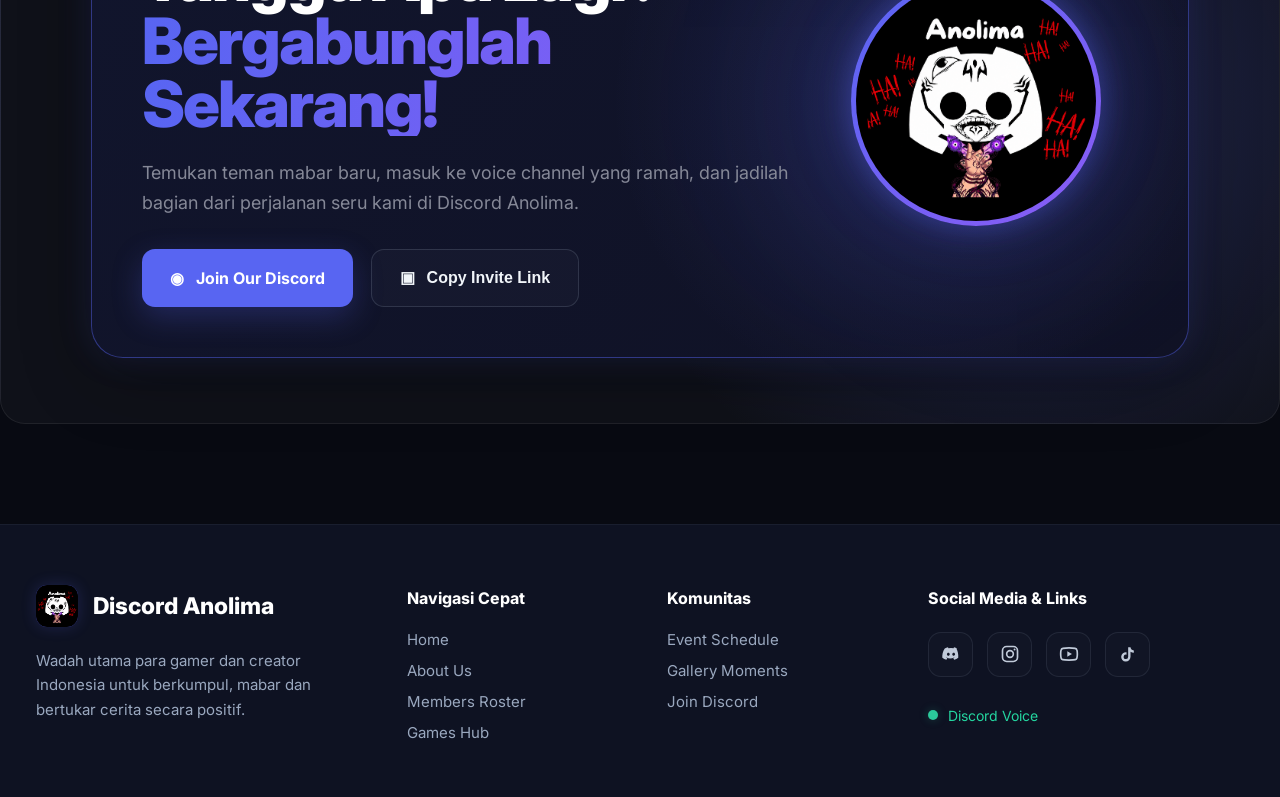
==== commit a3ccfaeb: "update website" ====
--- a/index.html
+++ b/index.html
@@ -38,7 +38,7 @@
             <a href="gallery.html">Gallery</a>
         </nav>
 
-        <a href="https://discord.gg/kzjPQTqjB" class="join-btn">
+        <a href="#join" class="join-btn">
             Join Discord
         </a>
 
@@ -69,7 +69,7 @@
 
                 <div class="hero-buttons">
 
-                    <a href="https://discord.gg/kzjPQTqjB" class="primary-btn">
+                    <a href="#join" class="primary-btn">
                         Join Discord
                         <span>→</span>
                     </a>
